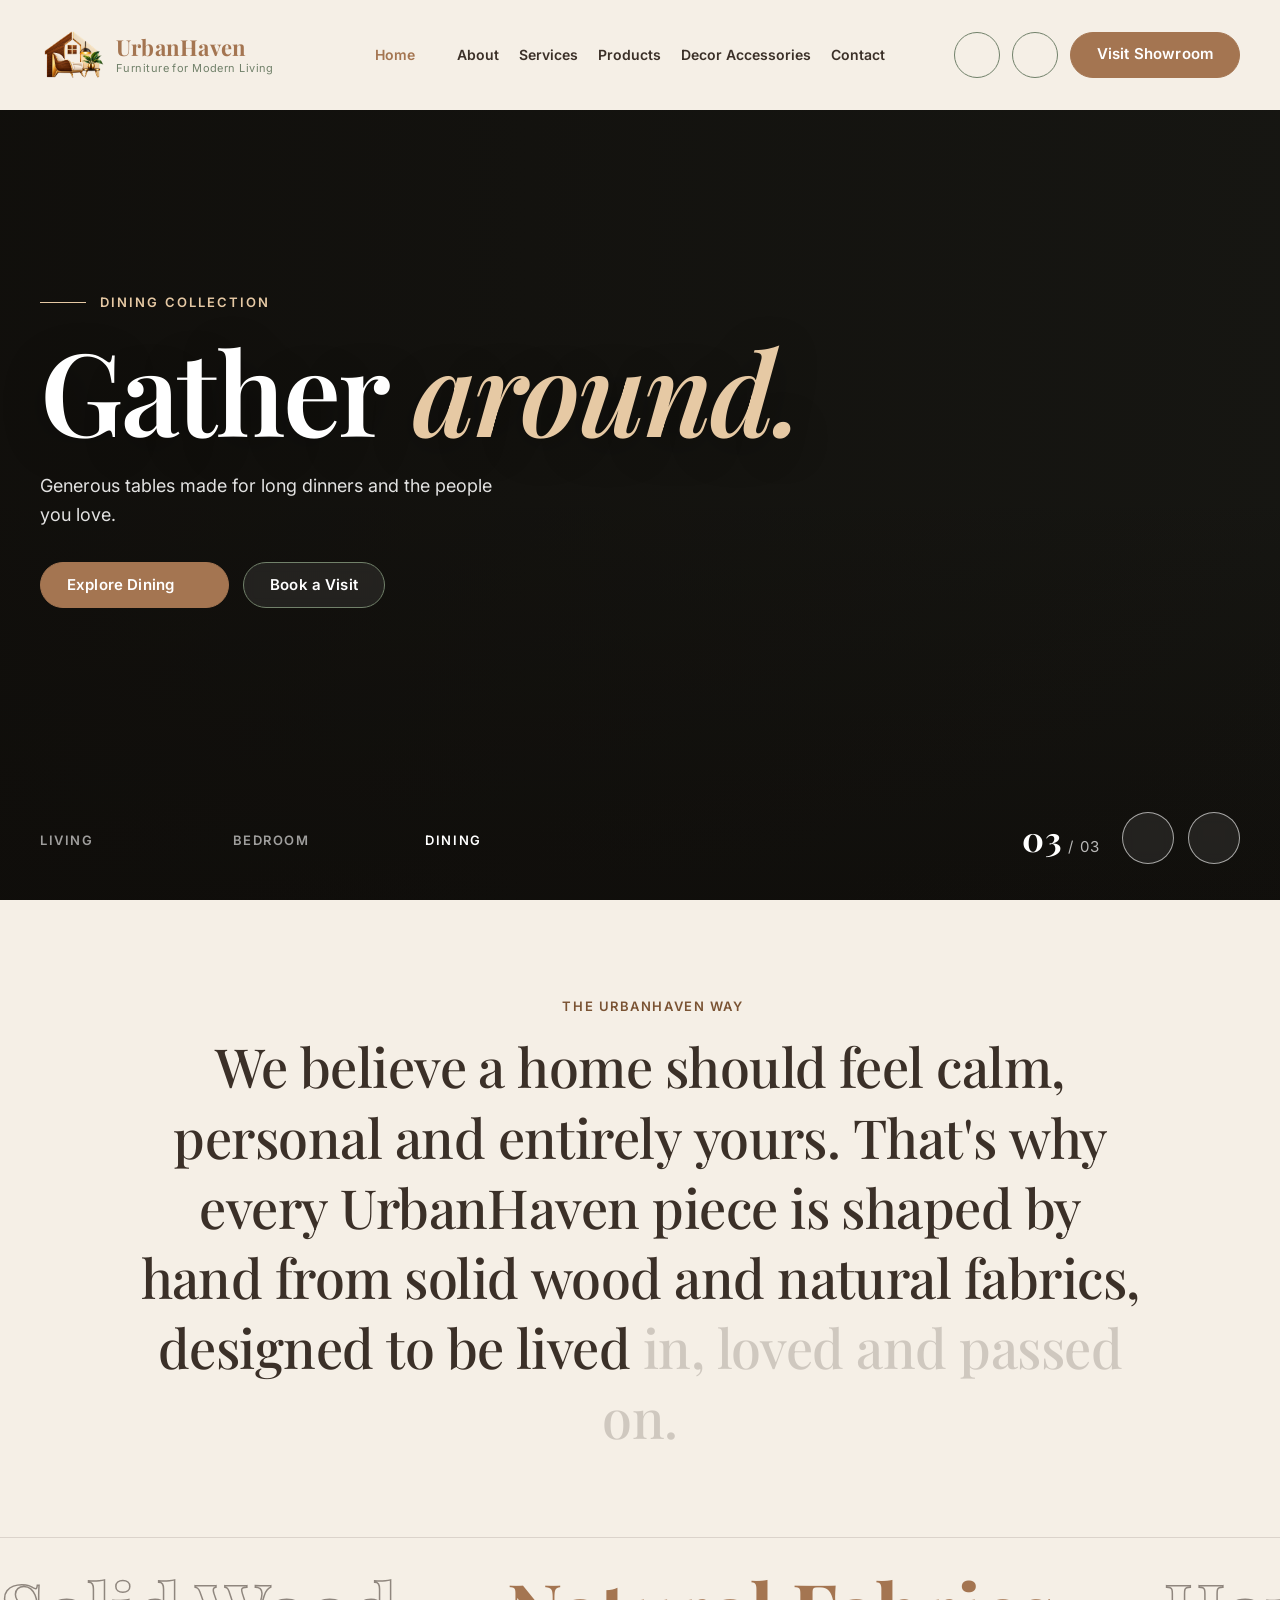
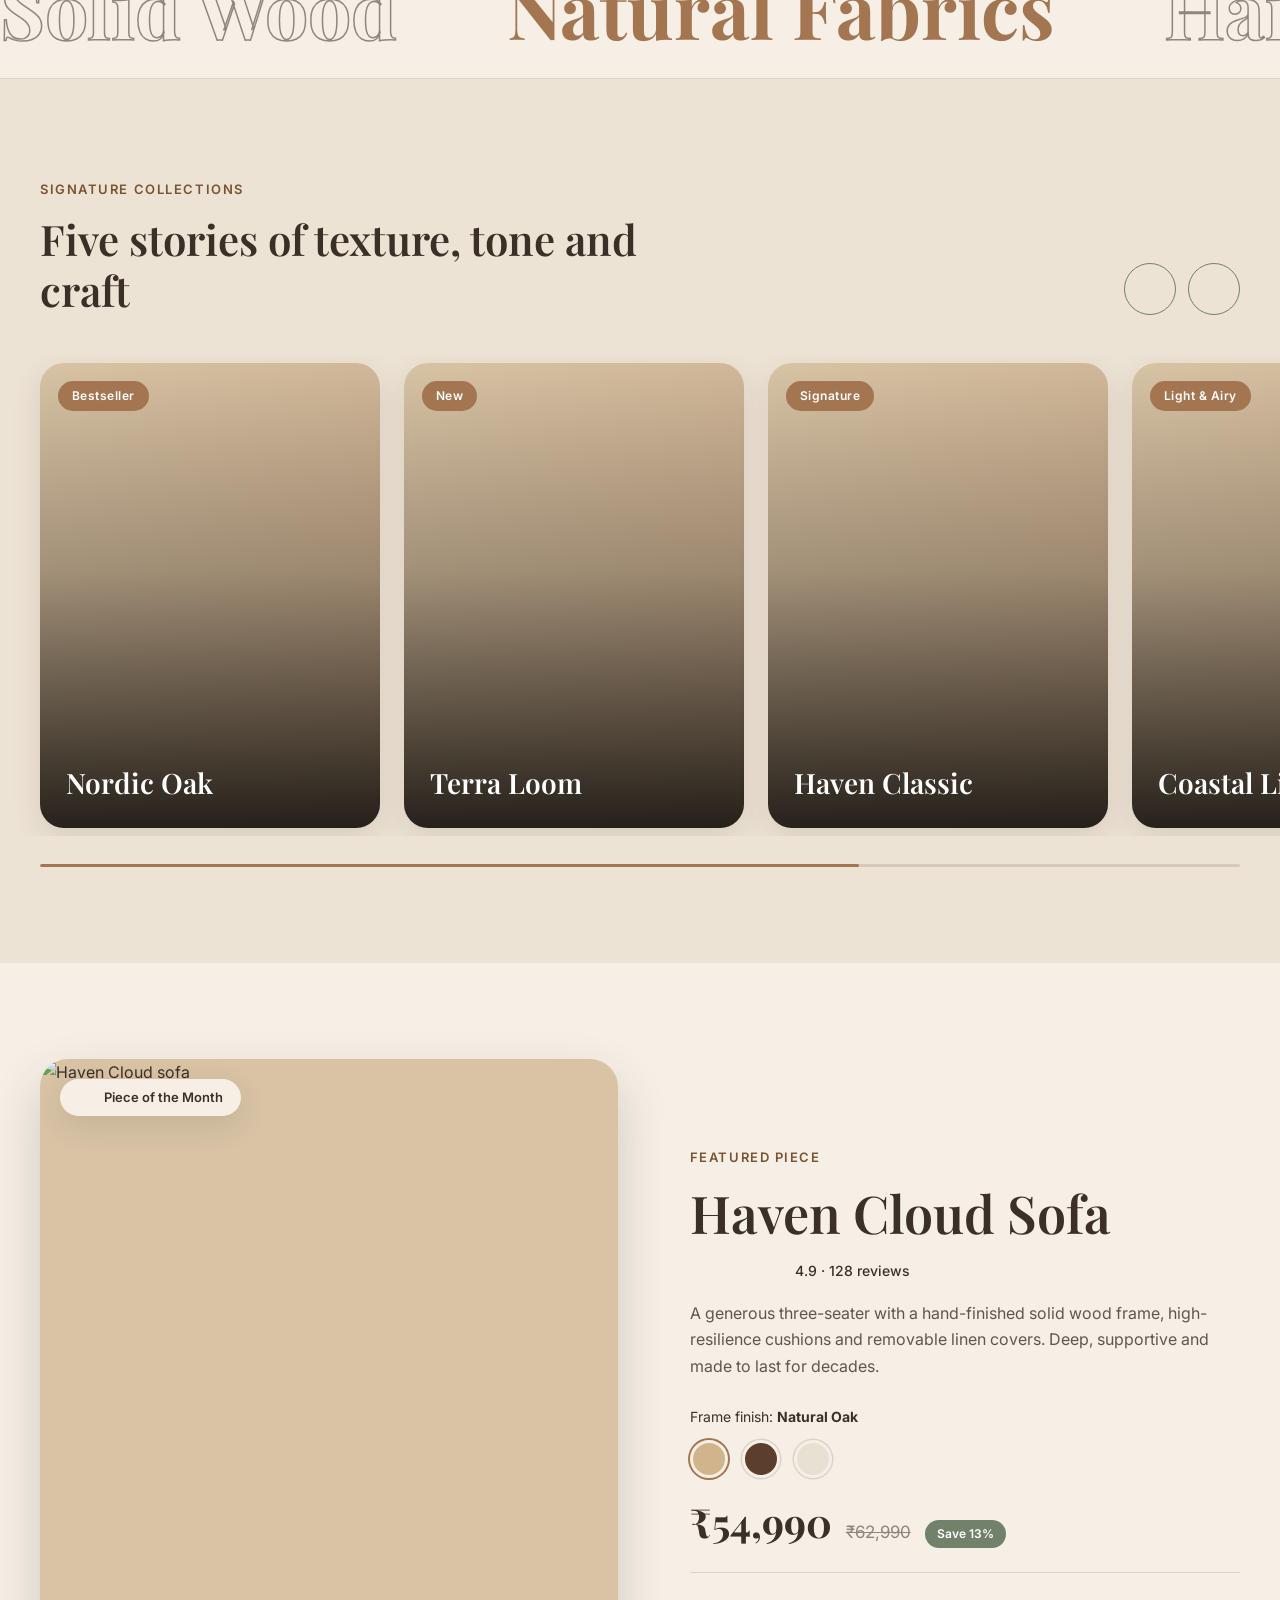
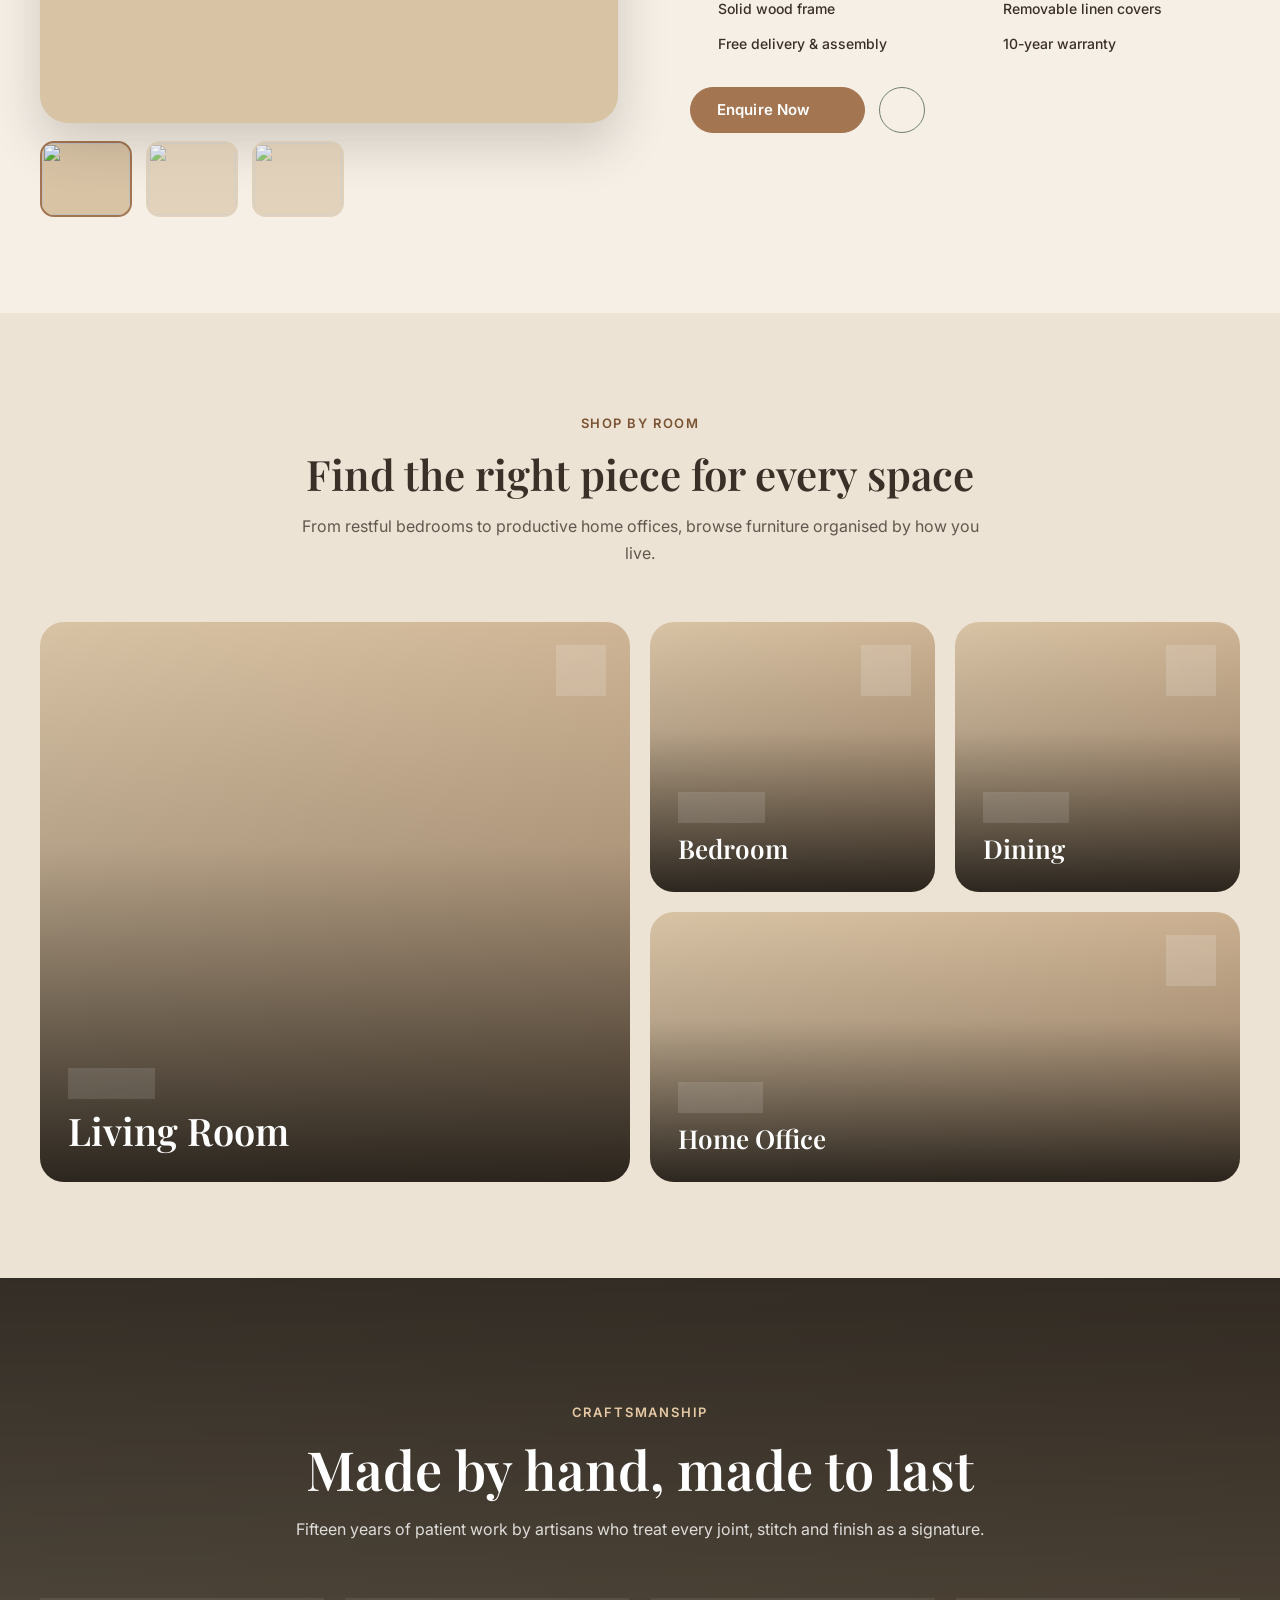
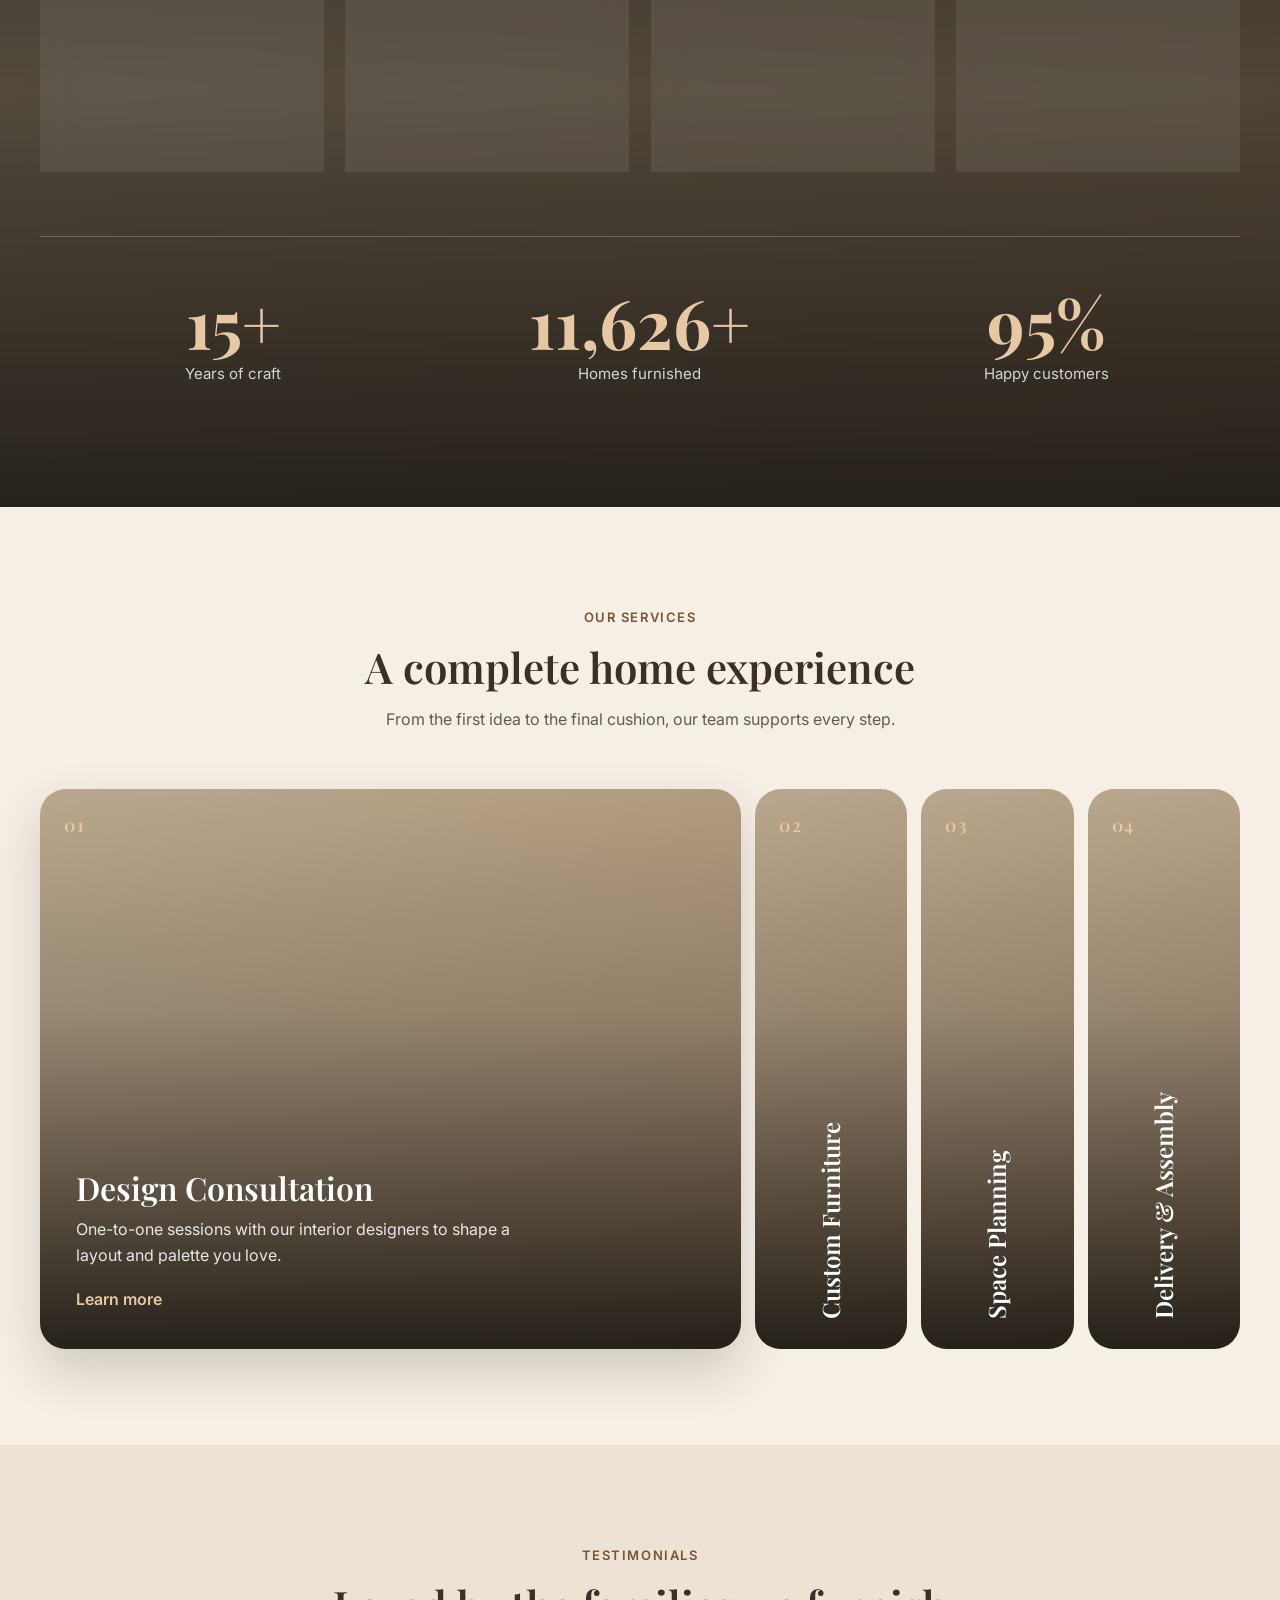
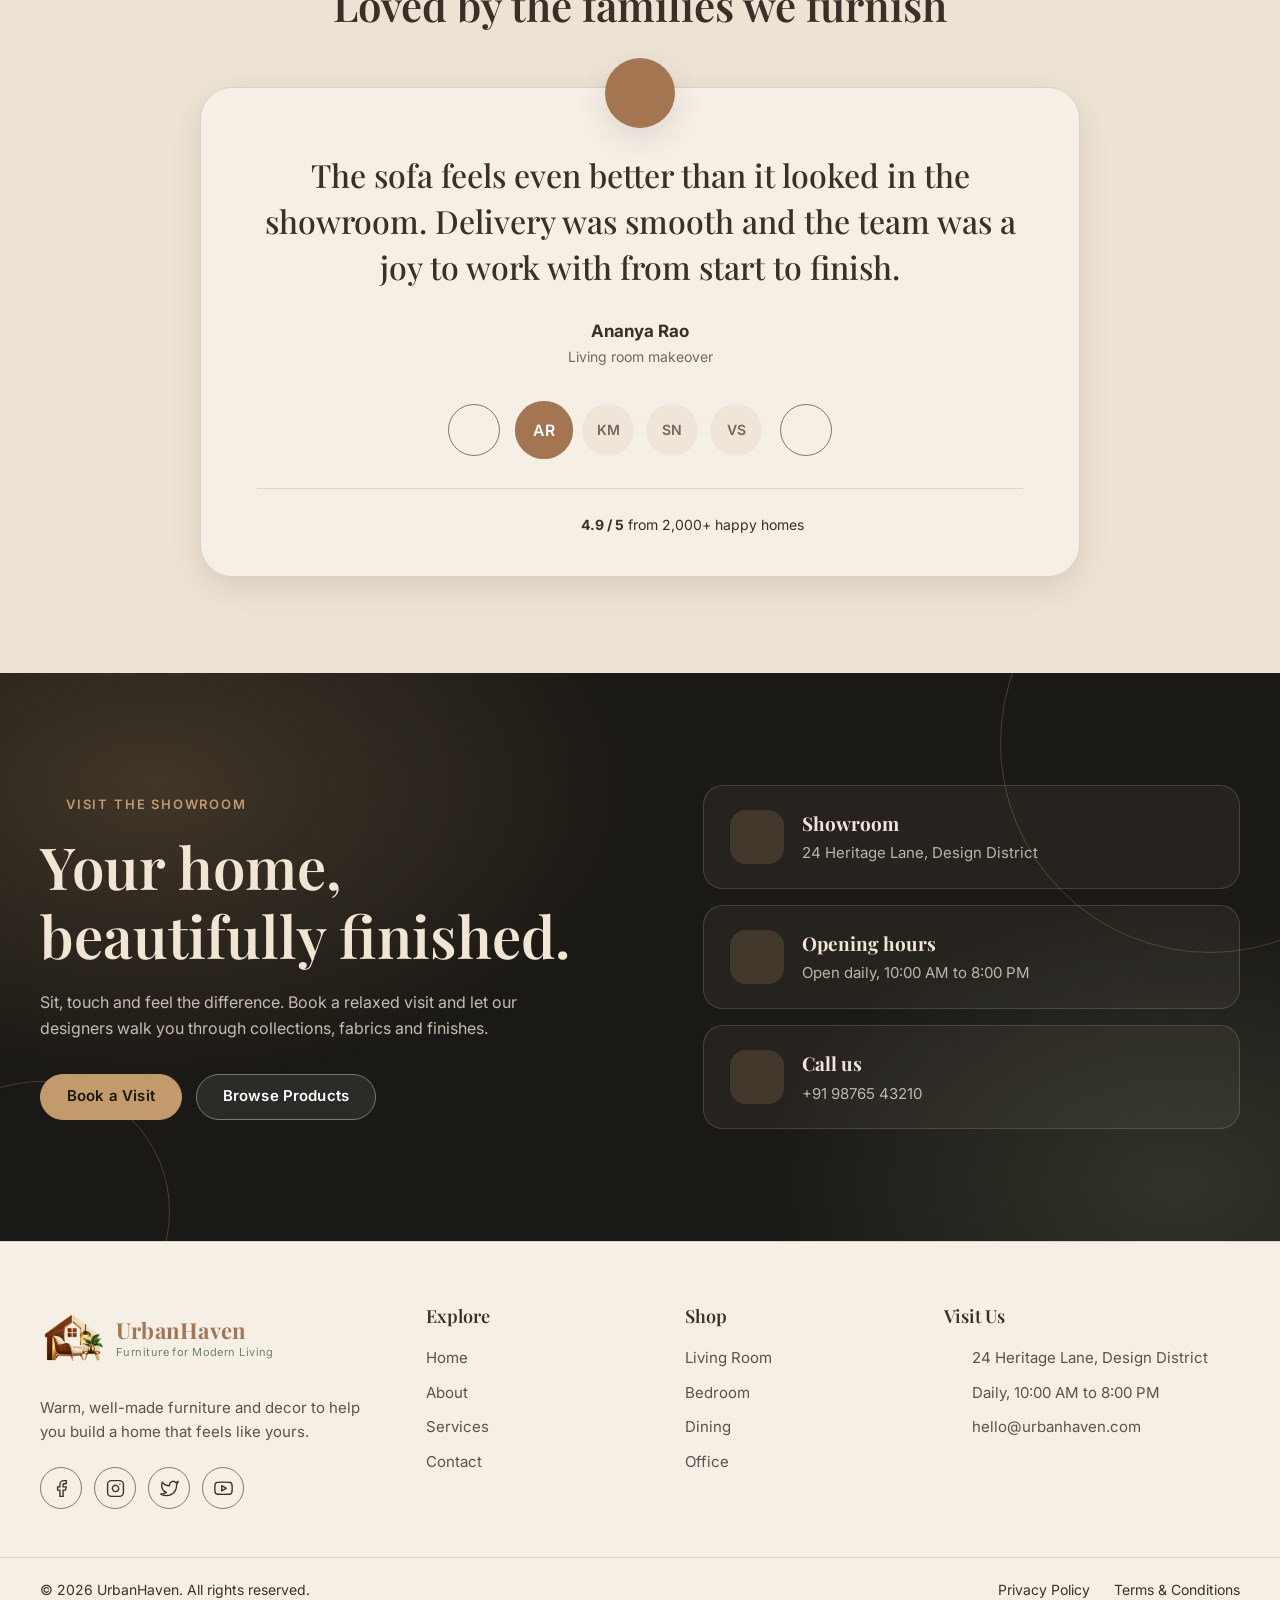
==== home2-premium.html @ c06b4f98 "all pages" ====
<!DOCTYPE html>
<html lang="en" dir="ltr" data-theme="light">
<head>
  <meta charset="UTF-8" />
  <meta name="viewport" content="width=device-width, initial-scale=1.0" />
  <title>UrbanHaven | Premium Furniture for Modern Living</title>
  <meta name="description" content="UrbanHaven premium furniture showroom: handcrafted sofas, beds, dining sets and decor in solid wood and natural fabrics." />
  <link rel="icon" type="image/png" href="images/logo.png" />

  <link rel="preconnect" href="https://fonts.googleapis.com" />
  <link rel="preconnect" href="https://fonts.gstatic.com" crossorigin />
  <link href="https://fonts.googleapis.com/css2?family=Inter:wght@400;500;600&family=Playfair+Display:wght@500;600;700&display=swap" rel="stylesheet" />
  <link rel="stylesheet" href="home2-premium.css" />
</head>
<body>

  <!-- ============ HEADER ============ -->
  <header class="site-header" id="siteHeader">
    <div class="container header-inner">

      <a class="brand" href="index.html" aria-label="UrbanHaven home">
        <img class="brand-mark brand-logo" src="images/logo.png" alt="" aria-hidden="true" />
        <span class="brand-text">
          <span class="brand-name">UrbanHaven</span>
          <span class="brand-tag">Furniture for Modern Living</span>
        </span>
      </a>

      <nav class="main-nav" id="mainNav" aria-label="Main navigation">
        <ul>
          <li class="nav-dropdown">
            <details>
              <summary class="nav-dropdown-toggle">Home <i data-lucide="chevron-down" class="icon-sm" aria-hidden="true"></i></summary>
              <div class="nav-dropdown-menu">
                <a href="index.html">Home</a>
                <a href="home2-premium.html">Home 2 Premium</a>
              </div>
            </details>
          </li>
          <li><a href="about.html">About</a></li>
          <li><a href="services.html">Services</a></li>
          <li><a href="products.html">Products</a></li>
          <li><a href="decor.html">Decor Accessories</a></li>
          <li><a href="contact.html">Contact</a></li>
          <li class="mobile-cta"><a href="visit-showroom.html" class="btn btn-primary">Visit Showroom</a></li>
        </ul>
      </nav>

      <div class="header-actions">
        <button class="icon-btn" id="themeToggle" type="button" aria-label="Toggle dark mode">
          <i data-lucide="moon" class="icon icon-moon"></i>
          <i data-lucide="sun" class="icon icon-sun"></i>
        </button>
        <button class="icon-btn" id="rtlToggle" type="button" aria-label="Toggle right-to-left layout">
          <i data-lucide="arrow-left-right" class="icon"></i>
        </button>
        <a href="visit-showroom.html" class="btn btn-primary header-cta">Visit Showroom</a>
        <button class="icon-btn menu-toggle" id="menuToggle" type="button" aria-label="Open menu" aria-expanded="false" aria-controls="mainNav">
          <i data-lucide="menu" class="icon icon-menu"></i>
          <i data-lucide="x" class="icon icon-close"></i>
        </button>
      </div>

    </div>
  </header>

  <main>

    <!-- ============ 1. HERO (cinematic slider) ============ -->
    <section class="h2-hero" id="top" aria-roledescription="carousel" aria-label="Featured rooms">
      <h1 class="sr-only">UrbanHaven: premium furniture for modern living</h1>

      <div class="h2-slides" id="h2Slides">
        <div class="h2-slide is-active" role="group" aria-roledescription="slide" aria-label="1 of 3">
          <div class="h2-media"><img src="https://images.unsplash.com/photo-1555041469-a586c61ea9bc?auto=format&fit=crop&w=2000&q=80" alt="Warm living room with a cream sofa" /></div>
          <div class="h2-cap">
            <span class="h2-kicker">Living Room Collection</span>
            <p class="h2-title">Living, <em>redefined.</em></p>
            <p class="h2-text">Deep, sculpted sofas and calm oak tables for the heart of your home.</p>
            <div class="btn-row">
              <a href="products.html#living" class="btn btn-primary">Explore Living <i data-lucide="arrow-right" class="icon-sm flip"></i></a>
              <a href="contact.html" class="btn btn-light">Book a Visit</a>
            </div>
          </div>
        </div>

        <div class="h2-slide" role="group" aria-roledescription="slide" aria-label="2 of 3">
          <div class="h2-media"><img src="https://images.unsplash.com/photo-1505693416388-ac5ce068fe85?auto=format&fit=crop&w=2000&q=80" alt="Serene bedroom with a solid wood bed" /></div>
          <div class="h2-cap">
            <span class="h2-kicker">Bedroom Collection</span>
            <p class="h2-title">Rest, <em>beautifully.</em></p>
            <p class="h2-text">Solid-wood beds and soft textures that turn the bedroom into a retreat.</p>
            <div class="btn-row">
              <a href="products.html#bedroom" class="btn btn-primary">Explore Bedroom <i data-lucide="arrow-right" class="icon-sm flip"></i></a>
              <a href="contact.html" class="btn btn-light">Book a Visit</a>
            </div>
          </div>
        </div>

        <div class="h2-slide" role="group" aria-roledescription="slide" aria-label="3 of 3">
          <div class="h2-media"><img src="https://images.unsplash.com/photo-1617806118233-18e1de247200?auto=format&fit=crop&w=2000&q=80" alt="Elegant dining room with a wooden table" /></div>
          <div class="h2-cap">
            <span class="h2-kicker">Dining Collection</span>
            <p class="h2-title">Gather <em>around.</em></p>
            <p class="h2-text">Generous tables made for long dinners and the people you love.</p>
            <div class="btn-row">
              <a href="products.html#dining" class="btn btn-primary">Explore Dining <i data-lucide="arrow-right" class="icon-sm flip"></i></a>
              <a href="contact.html" class="btn btn-light">Book a Visit</a>
            </div>
          </div>
        </div>
      </div>

      <div class="container h2-controls">
        <div class="h2-progs" role="tablist" aria-label="Choose slide">
          <button class="h2-prog is-active" type="button" role="tab" aria-selected="true" data-i="0"><span>Living</span><i><b></b></i></button>
          <button class="h2-prog" type="button" role="tab" aria-selected="false" data-i="1"><span>Bedroom</span><i><b></b></i></button>
          <button class="h2-prog" type="button" role="tab" aria-selected="false" data-i="2"><span>Dining</span><i><b></b></i></button>
        </div>

        <div class="h2-nav">
          <span class="h2-count"><strong id="h2Cur">01</strong> / 03</span>
          <button class="h2-arrow" type="button" id="h2Prev" aria-label="Previous slide"><i data-lucide="arrow-left" class="icon flip"></i></button>
          <button class="h2-arrow" type="button" id="h2Next" aria-label="Next slide"><i data-lucide="arrow-right" class="icon flip"></i></button>
        </div>
      </div>
    </section>

    <!-- ============ 2. BRAND STATEMENT ============ -->
    <section class="section h2-story" id="story">
      <div class="container h2-story-inner">
        <span class="eyebrow reveal"><i data-lucide="sparkles" class="icon-sm"></i> The UrbanHaven Way</span>
        <p class="h2-words" id="h2Words">
          We believe a home should feel calm, personal and entirely yours. That's why every UrbanHaven piece is shaped by hand from solid wood and natural fabrics, designed to be lived in, loved and passed on.
        </p>
      </div>

      <div class="h2-marquee" dir="ltr" aria-hidden="true">
        <div class="h2-marquee-track">
          <span>Solid Wood</span><i data-lucide="asterisk" class="icon"></i>
          <span class="is-fill">Natural Fabrics</span><i data-lucide="asterisk" class="icon"></i>
          <span>Handcrafted</span><i data-lucide="asterisk" class="icon"></i>
          <span class="is-fill">10-Year Warranty</span><i data-lucide="asterisk" class="icon"></i>
          <span>Made to Measure</span><i data-lucide="asterisk" class="icon"></i>
          <span class="is-fill">Free Delivery</span><i data-lucide="asterisk" class="icon"></i>
          <span>Solid Wood</span><i data-lucide="asterisk" class="icon"></i>
          <span class="is-fill">Natural Fabrics</span><i data-lucide="asterisk" class="icon"></i>
          <span>Handcrafted</span><i data-lucide="asterisk" class="icon"></i>
          <span class="is-fill">10-Year Warranty</span><i data-lucide="asterisk" class="icon"></i>
          <span>Made to Measure</span><i data-lucide="asterisk" class="icon"></i>
          <span class="is-fill">Free Delivery</span><i data-lucide="asterisk" class="icon"></i>
        </div>
      </div>
    </section>

    <!-- ============ 3. SIGNATURE COLLECTIONS (rail) ============ -->
    <section class="section section-alt h2-collections" id="collections">
      <div class="container h2-rail-head reveal">
        <div>
          <span class="eyebrow">Signature Collections</span>
          <h2>Five stories of texture, tone and craft</h2>
        </div>
        <div class="h2-rail-nav">
          <button class="h2-arrow h2-arrow-dark" type="button" id="railPrev" aria-label="Scroll collections back"><i data-lucide="arrow-left" class="icon flip"></i></button>
          <button class="h2-arrow h2-arrow-dark" type="button" id="railNext" aria-label="Scroll collections forward"><i data-lucide="arrow-right" class="icon flip"></i></button>
        </div>
      </div>

      <div class="h2-rail" id="h2Rail" tabindex="0" aria-label="Collections, scroll horizontally">
        <article class="h2-coll">
          <img src="https://images.unsplash.com/photo-1493663284031-b7e3aefcae8e?auto=format&fit=crop&w=900&q=80" alt="Nordic Oak collection" loading="lazy" draggable="false" />
          <span class="h2-coll-tag">Bestseller</span>
          <div class="h2-coll-info">
            <h3>Nordic Oak</h3>
            <div class="h2-coll-more"><div>
              <p>Light oak frames, soft lines and breathable linen for bright, airy spaces.</p>
              <a href="products.html" class="h2-link">Explore <i data-lucide="arrow-right" class="icon-sm flip"></i></a>
            </div></div>
          </div>
        </article>

        <article class="h2-coll">
          <img src="https://images.unsplash.com/photo-1616486338812-3dadae4b4ace?auto=format&fit=crop&w=900&q=80" alt="Terra Loom collection" loading="lazy" draggable="false" />
          <span class="h2-coll-tag">New</span>
          <div class="h2-coll-info">
            <h3>Terra Loom</h3>
            <div class="h2-coll-more"><div>
              <p>Textured weaves and clay tones that bring a grounded, earthy warmth indoors.</p>
              <a href="products.html" class="h2-link">Explore <i data-lucide="arrow-right" class="icon-sm flip"></i></a>
            </div></div>
          </div>
        </article>

        <article class="h2-coll">
          <img src="https://images.unsplash.com/photo-1618220179428-22790b461013?auto=format&fit=crop&w=900&q=80" alt="Haven Classic collection" loading="lazy" draggable="false" />
          <span class="h2-coll-tag">Signature</span>
          <div class="h2-coll-info">
            <h3>Haven Classic</h3>
            <div class="h2-coll-more"><div>
              <p>Rich walnut and supple leather pieces with a timeless, tailored character.</p>
              <a href="products.html" class="h2-link">Explore <i data-lucide="arrow-right" class="icon-sm flip"></i></a>
            </div></div>
          </div>
        </article>

        <article class="h2-coll">
          <img src="https://images.unsplash.com/photo-1513694203232-719a280e022f?auto=format&fit=crop&w=900&q=80" alt="Coastal Linen collection" loading="lazy" draggable="false" />
          <span class="h2-coll-tag">Light &amp; Airy</span>
          <div class="h2-coll-info">
            <h3>Coastal Linen</h3>
            <div class="h2-coll-more"><div>
              <p>Sun-washed neutrals and relaxed silhouettes inspired by slow seaside mornings.</p>
              <a href="products.html" class="h2-link">Explore <i data-lucide="arrow-right" class="icon-sm flip"></i></a>
            </div></div>
          </div>
        </article>

        <article class="h2-coll">
          <img src="https://images.unsplash.com/photo-1600585154340-be6161a56a0c?auto=format&fit=crop&w=900&q=80" alt="Urban Loft collection" loading="lazy" draggable="false" />
          <span class="h2-coll-tag">Modern</span>
          <div class="h2-coll-info">
            <h3>Urban Loft</h3>
            <div class="h2-coll-more"><div>
              <p>Clean geometry, dark woods and tactile metal details for confident modern homes.</p>
              <a href="products.html" class="h2-link">Explore <i data-lucide="arrow-right" class="icon-sm flip"></i></a>
            </div></div>
          </div>
        </article>
      </div>

      <div class="container">
        <div class="h2-rail-bar" aria-hidden="true"><span id="h2RailFill"></span></div>
      </div>
    </section>

    <!-- ============ 4. PIECE OF THE MONTH ============ -->
    <section class="section" id="spotlight">
      <div class="container h2-spot">

        <div class="h2-gallery reveal">
          <div class="h2-gallery-main">
            <img id="h2Main" src="https://images.unsplash.com/photo-1555041469-a586c61ea9bc?auto=format&fit=crop&w=1100&q=80" alt="Haven Cloud sofa" />
            <span class="h2-badge"><i data-lucide="award" class="icon-sm"></i> Piece of the Month</span>
          </div>
          <div class="h2-thumbs" role="group" aria-label="Product views">
            <button type="button" class="h2-thumb is-active" data-src="https://images.unsplash.com/photo-1555041469-a586c61ea9bc?auto=format&fit=crop&w=1100&q=80" aria-label="View 1"><img src="https://images.unsplash.com/photo-1555041469-a586c61ea9bc?auto=format&fit=crop&w=300&q=70" alt="" /></button>
            <button type="button" class="h2-thumb" data-src="https://images.unsplash.com/photo-1586023492125-27b2c045efd7?auto=format&fit=crop&w=1100&q=80" aria-label="View 2"><img src="https://images.unsplash.com/photo-1586023492125-27b2c045efd7?auto=format&fit=crop&w=300&q=70" alt="" /></button>
            <button type="button" class="h2-thumb" data-src="https://images.unsplash.com/photo-1616486338812-3dadae4b4ace?auto=format&fit=crop&w=1100&q=80" aria-label="View 3"><img src="https://images.unsplash.com/photo-1616486338812-3dadae4b4ace?auto=format&fit=crop&w=300&q=70" alt="" /></button>
          </div>
        </div>

        <div class="h2-spot-copy">
          <span class="eyebrow reveal">Featured Piece</span>
          <h2 class="reveal" style="--d:.08s">Haven Cloud Sofa</h2>
          <div class="h2-rating reveal" style="--d:.14s">
            <span class="h2-stars" aria-hidden="true"><i data-lucide="star" class="icon-sm"></i><i data-lucide="star" class="icon-sm"></i><i data-lucide="star" class="icon-sm"></i><i data-lucide="star" class="icon-sm"></i><i data-lucide="star" class="icon-sm"></i></span>
            <span>4.9 · 128 reviews</span>
          </div>
          <p class="h2-spot-text reveal" style="--d:.2s">
            A generous three-seater with a hand-finished solid wood frame, high-resilience cushions and
            removable linen covers. Deep, supportive and made to last for decades.
          </p>

          <div class="h2-opt reveal" style="--d:.26s">
            <span class="h2-opt-label">Frame finish: <strong id="h2FinishName">Natural Oak</strong></span>
            <div class="h2-swatches" role="radiogroup" aria-label="Frame finish">
              <button type="button" class="h2-sw is-active" role="radio" aria-checked="true" style="--c:#D2B48C" data-name="Natural Oak" data-price="₹54,990" aria-label="Natural Oak"></button>
              <button type="button" class="h2-sw" role="radio" aria-checked="false" style="--c:#5B3E2B" data-name="Smoked Walnut" data-price="₹58,990" aria-label="Smoked Walnut"></button>
              <button type="button" class="h2-sw" role="radio" aria-checked="false" style="--c:#E8E0D2" data-name="Pale Ash" data-price="₹56,490" aria-label="Pale Ash"></button>
            </div>
          </div>

          <div class="h2-price reveal" style="--d:.3s">
            <strong id="h2Price">₹54,990</strong>
            <s>₹62,990</s>
            <span class="h2-save">Save 13%</span>
          </div>

          <ul class="h2-feats reveal" style="--d:.34s">
            <li><i data-lucide="trees" class="icon-sm"></i> Solid wood frame</li>
            <li><i data-lucide="shirt" class="icon-sm"></i> Removable linen covers</li>
            <li><i data-lucide="truck" class="icon-sm"></i> Free delivery &amp; assembly</li>
            <li><i data-lucide="shield-check" class="icon-sm"></i> 10-year warranty</li>
          </ul>

          <div class="h2-spot-actions reveal" style="--d:.4s">
            <a href="contact.html" class="btn btn-primary">Enquire Now <i data-lucide="arrow-right" class="icon-sm flip"></i></a>
            <button type="button" class="h2-wish" id="h2Wish" aria-pressed="false" aria-label="Add to wishlist"><i data-lucide="heart" class="icon"></i></button>
          </div>
        </div>
      </div>
    </section>

    <!-- ============ 5. SHOP BY ROOM (bento) ============ -->
    <section class="section section-alt" id="rooms">
      <div class="container">
        <div class="section-head reveal">
          <span class="eyebrow">Shop by Room</span>
          <h2>Find the right piece for every space</h2>
          <p>From restful bedrooms to productive home offices, browse furniture organised by how you live.</p>
        </div>

        <div class="h2-bento">
          <a href="products.html#living" class="h2-tile h2-tile-lg reveal" style="--d:.05s">
            <img src="https://images.unsplash.com/photo-1513694203232-719a280e022f?auto=format&fit=crop&w=1100&q=80" alt="Living room furniture" loading="lazy" />
            <div class="h2-tile-info">
              <span class="h2-chip">48 pieces</span>
              <h3>Living Room</h3>
              <p>Sofas, armchairs, tables and storage for slow evenings.</p>
              <span class="h2-go"><i data-lucide="arrow-up-right" class="icon"></i></span>
            </div>
          </a>
          <a href="products.html#bedroom" class="h2-tile reveal" style="--d:.15s">
            <img src="https://images.unsplash.com/photo-1505693416388-ac5ce068fe85?auto=format&fit=crop&w=800&q=80" alt="Bedroom furniture" loading="lazy" />
            <div class="h2-tile-info">
              <span class="h2-chip">36 pieces</span>
              <h3>Bedroom</h3>
              <span class="h2-go"><i data-lucide="arrow-up-right" class="icon"></i></span>
            </div>
          </a>
          <a href="products.html#dining" class="h2-tile reveal" style="--d:.25s">
            <img src="https://images.unsplash.com/photo-1617806118233-18e1de247200?auto=format&fit=crop&w=800&q=80" alt="Dining room furniture" loading="lazy" />
            <div class="h2-tile-info">
              <span class="h2-chip">29 pieces</span>
              <h3>Dining</h3>
              <span class="h2-go"><i data-lucide="arrow-up-right" class="icon"></i></span>
            </div>
          </a>
          <a href="products.html#office" class="h2-tile h2-tile-wide reveal" style="--d:.35s">
            <img src="https://images.unsplash.com/photo-1524758631624-e2822e304c36?auto=format&fit=crop&w=1100&q=80" alt="Home office furniture" loading="lazy" />
            <div class="h2-tile-info">
              <span class="h2-chip">22 pieces</span>
              <h3>Home Office</h3>
              <p>Desks, chairs and shelving for focused, comfortable work.</p>
              <span class="h2-go"><i data-lucide="arrow-up-right" class="icon"></i></span>
            </div>
          </a>
        </div>
      </div>
    </section>

    <!-- ============ 6. CRAFTSMANSHIP (parallax) ============ -->
    <section class="h2-craft" id="craft">
      <div class="h2-craft-bg" id="h2CraftBg" aria-hidden="true">
        <img src="https://images.unsplash.com/photo-1600585154340-be6161a56a0c?auto=format&fit=crop&w=2000&q=80" alt="" loading="lazy" />
      </div>
      <div class="h2-craft-shade" aria-hidden="true"></div>

      <div class="container h2-craft-inner">
        <div class="h2-craft-head reveal">
          <span class="h2-craft-eyebrow">Craftsmanship</span>
          <h2>Made by hand, made to last</h2>
          <p>Fifteen years of patient work by artisans who treat every joint, stitch and finish as a signature.</p>
        </div>

        <div class="h2-craft-cards">
          <article class="h2-glass reveal" style="--d:.05s">
            <i data-lucide="trees" class="icon"></i>
            <h3>Solid Wood</h3>
            <p>Responsibly sourced timber, seasoned and shaped for strength.</p>
          </article>
          <article class="h2-glass reveal" style="--d:.15s">
            <i data-lucide="hand" class="icon"></i>
            <h3>Hand Finished</h3>
            <p>Every surface sanded and finished by hand for a natural feel.</p>
          </article>
          <article class="h2-glass reveal" style="--d:.25s">
            <i data-lucide="shirt" class="icon"></i>
            <h3>Natural Fabrics</h3>
            <p>Breathable linen and wool that age gracefully with use.</p>
          </article>
          <article class="h2-glass reveal" style="--d:.35s">
            <i data-lucide="badge-check" class="icon"></i>
            <h3>Quality Tested</h3>
            <p>Stress-tested for decades of everyday family living.</p>
          </article>
        </div>

        <div class="h2-craft-stats">
          <div class="h2-stat reveal" style="--d:.05s"><strong><span data-count="15">0</span>+</strong><span>Years of craft</span></div>
          <div class="h2-stat reveal" style="--d:.15s"><strong><span data-count="12000">0</span>+</strong><span>Homes furnished</span></div>
          <div class="h2-stat reveal" style="--d:.25s"><strong><span data-count="98">0</span>%</strong><span>Happy customers</span></div>
        </div>
      </div>
    </section>

    <!-- ============ 7. SERVICES (image accordion) ============ -->
    <section class="section" id="services">
      <div class="container">
        <div class="section-head reveal">
          <span class="eyebrow">Our Services</span>
          <h2>A complete home experience</h2>
          <p>From the first idea to the final cushion, our team supports every step.</p>
        </div>

        <div class="h2-panels reveal" id="h2Panels">
          <article class="h2-panel is-active" tabindex="0" aria-label="Design Consultation">
            <img src="https://images.unsplash.com/photo-1616486338812-3dadae4b4ace?auto=format&fit=crop&w=1000&q=80" alt="" loading="lazy" />
            <span class="h2-panel-no">01</span>
            <span class="h2-panel-label">Design Consultation</span>
            <div class="h2-panel-body">
              <i data-lucide="compass" class="icon"></i>
              <h3>Design Consultation</h3>
              <p>One-to-one sessions with our interior designers to shape a layout and palette you love.</p>
              <a href="services.html" class="h2-link">Learn more <i data-lucide="arrow-right" class="icon-sm flip"></i></a>
            </div>
          </article>

          <article class="h2-panel" tabindex="0" aria-label="Custom Furniture">
            <img src="https://images.unsplash.com/photo-1586023492125-27b2c045efd7?auto=format&fit=crop&w=1000&q=80" alt="" loading="lazy" />
            <span class="h2-panel-no">02</span>
            <span class="h2-panel-label">Custom Furniture</span>
            <div class="h2-panel-body">
              <i data-lucide="ruler" class="icon"></i>
              <h3>Custom Furniture</h3>
              <p>Made-to-measure sofas, wardrobes and tables in your choice of finish and fabric.</p>
              <a href="services.html" class="h2-link">Learn more <i data-lucide="arrow-right" class="icon-sm flip"></i></a>
            </div>
          </article>

          <article class="h2-panel" tabindex="0" aria-label="Space Planning">
            <img src="https://images.unsplash.com/photo-1513694203232-719a280e022f?auto=format&fit=crop&w=1000&q=80" alt="" loading="lazy" />
            <span class="h2-panel-no">03</span>
            <span class="h2-panel-label">Space Planning</span>
            <div class="h2-panel-body">
              <i data-lucide="layout-dashboard" class="icon"></i>
              <h3>Space Planning</h3>
              <p>Smart floor plans that balance flow, storage and comfort in homes of any size.</p>
              <a href="services.html" class="h2-link">Learn more <i data-lucide="arrow-right" class="icon-sm flip"></i></a>
            </div>
          </article>

          <article class="h2-panel" tabindex="0" aria-label="Delivery and Assembly">
            <img src="https://images.unsplash.com/photo-1600210492486-724fe5c67fb0?auto=format&fit=crop&w=1000&q=80" alt="" loading="lazy" />
            <span class="h2-panel-no">04</span>
            <span class="h2-panel-label">Delivery &amp; Assembly</span>
            <div class="h2-panel-body">
              <i data-lucide="truck" class="icon"></i>
              <h3>Delivery &amp; Assembly</h3>
              <p>Careful white-glove delivery with expert assembly and packaging taken away.</p>
              <a href="services.html" class="h2-link">Learn more <i data-lucide="arrow-right" class="icon-sm flip"></i></a>
            </div>
          </article>
        </div>
      </div>
    </section>

    <!-- ============ 8. TESTIMONIALS ============ -->
    <section class="section section-alt" id="reviews">
      <div class="container">
        <div class="section-head reveal">
          <span class="eyebrow">Testimonials</span>
          <h2>Loved by the families we furnish</h2>
        </div>

        <div class="h2-reviews reveal" id="h2Reviews">
          <i data-lucide="quote" class="icon h2-quote-mark" aria-hidden="true"></i>

          <div class="h2-quotes" aria-live="polite">
            <figure class="h2-quote is-active">
              <blockquote>The sofa feels even better than it looked in the showroom. Delivery was smooth and the team was a joy to work with from start to finish.</blockquote>
              <figcaption><strong>Ananya Rao</strong><span>Living room makeover</span></figcaption>
            </figure>
            <figure class="h2-quote">
              <blockquote>Their designer helped us plan the whole flat on a budget. Every piece fits perfectly and the quality is genuinely outstanding.</blockquote>
              <figcaption><strong>Karthik Menon</strong><span>Full-home furnishing</span></figcaption>
            </figure>
            <figure class="h2-quote">
              <blockquote>Our new dining set is the heart of the house now. Beautiful craftsmanship and really helpful after-sales care.</blockquote>
              <figcaption><strong>Sara Nair</strong><span>Dining room</span></figcaption>
            </figure>
            <figure class="h2-quote">
              <blockquote>The custom desk was built exactly to our measurements. Working from home has never felt this comfortable and calm.</blockquote>
              <figcaption><strong>Vikram Shetty</strong><span>Home office</span></figcaption>
            </figure>
          </div>

          <div class="h2-reviews-nav">
            <button class="h2-arrow h2-arrow-dark" type="button" id="revPrev" aria-label="Previous testimonial"><i data-lucide="arrow-left" class="icon flip"></i></button>
            <div class="h2-avatars" role="tablist" aria-label="Choose testimonial">
              <button type="button" class="h2-avatar is-active" role="tab" aria-selected="true" aria-label="Ananya Rao">AR</button>
              <button type="button" class="h2-avatar" role="tab" aria-selected="false" aria-label="Karthik Menon">KM</button>
              <button type="button" class="h2-avatar" role="tab" aria-selected="false" aria-label="Sara Nair">SN</button>
              <button type="button" class="h2-avatar" role="tab" aria-selected="false" aria-label="Vikram Shetty">VS</button>
            </div>
            <button class="h2-arrow h2-arrow-dark" type="button" id="revNext" aria-label="Next testimonial"><i data-lucide="arrow-right" class="icon flip"></i></button>
          </div>

          <div class="h2-reviews-score">
            <span class="h2-stars" aria-hidden="true"><i data-lucide="star" class="icon-sm"></i><i data-lucide="star" class="icon-sm"></i><i data-lucide="star" class="icon-sm"></i><i data-lucide="star" class="icon-sm"></i><i data-lucide="star" class="icon-sm"></i></span>
            <span><strong>4.9 / 5</strong> from 2,000+ happy homes</span>
          </div>
        </div>
      </div>
    </section>

    <!-- ============ 9. VISIT CTA (dark) ============ -->
    <section class="h2-visit" id="visit">
      <span class="h2-visit-glow" aria-hidden="true"></span>
      <span class="h2-visit-orb h2-visit-orb-1" aria-hidden="true"></span>
      <span class="h2-visit-orb h2-visit-orb-2" aria-hidden="true"></span>

      <div class="container h2-visit-grid">
        <div class="h2-visit-copy">
          <span class="h2-visit-eyebrow reveal"><i data-lucide="map-pin" class="icon-sm"></i> Visit the Showroom</span>
          <h2 class="reveal" style="--d:.1s">Your home, beautifully finished.</h2>
          <p class="reveal" style="--d:.2s">Sit, touch and feel the difference. Book a relaxed visit and let our designers walk you through collections, fabrics and finishes.</p>
          <div class="btn-row reveal" style="--d:.3s">
            <a href="contact.html" class="btn btn-primary">Book a Visit</a>
            <a href="products.html" class="btn btn-light">Browse Products</a>
          </div>
        </div>

        <div class="h2-visit-cards">
          <a href="contact.html#map" class="h2-info reveal" style="--d:.1s">
            <span class="h2-info-icon"><i data-lucide="map-pin" class="icon"></i></span>
            <div><strong>Showroom</strong><span>24 Heritage Lane, Design District</span></div>
            <i data-lucide="arrow-up-right" class="icon h2-info-go"></i>
          </a>
          <div class="h2-info reveal" style="--d:.2s">
            <span class="h2-info-icon"><i data-lucide="clock" class="icon"></i></span>
            <div><strong>Opening hours</strong><span>Open daily, 10:00 AM to 8:00 PM</span></div>
          </div>
          <a href="tel:+919876543210" class="h2-info reveal" style="--d:.3s">
            <span class="h2-info-icon"><i data-lucide="phone" class="icon"></i></span>
            <div><strong>Call us</strong><span>+91 98765 43210</span></div>
            <i data-lucide="arrow-up-right" class="icon h2-info-go"></i>
          </a>
        </div>
      </div>
    </section>

  </main>

  <!-- ============ FOOTER ============ -->
  <footer class="site-footer">
    <div class="container footer-grid">
      <div class="footer-brand">
        <a class="brand" href="index.html" aria-label="UrbanHaven home">
          <img class="brand-mark brand-logo" src="images/logo.png" alt="" aria-hidden="true" />
          <span class="brand-text">
            <span class="brand-name">UrbanHaven</span>
            <span class="brand-tag">Furniture for Modern Living</span>
          </span>
        </a>
        <p>Warm, well-made furniture and decor to help you build a home that feels like yours.</p>

        <div class="socials">
          <a href="#" class="social" aria-label="Facebook">
            <svg viewBox="0 0 24 24" fill="none" stroke="currentColor" stroke-width="1.75" stroke-linecap="round" stroke-linejoin="round"><path d="M18 2h-3a5 5 0 0 0-5 5v3H7v4h3v8h4v-8h3l1-4h-4V7a1 1 0 0 1 1-1h3z" /></svg>
          </a>
          <a href="#" class="social" aria-label="Instagram">
            <svg viewBox="0 0 24 24" fill="none" stroke="currentColor" stroke-width="1.75" stroke-linecap="round" stroke-linejoin="round"><rect x="2" y="2" width="20" height="20" rx="5" ry="5" /><path d="M16 11.37A4 4 0 1 1 12.63 8 4 4 0 0 1 16 11.37z" /><line x1="17.5" y1="6.5" x2="17.51" y2="6.5" /></svg>
          </a>
          <a href="#" class="social" aria-label="Twitter">
            <svg viewBox="0 0 24 24" fill="none" stroke="currentColor" stroke-width="1.75" stroke-linecap="round" stroke-linejoin="round"><path d="M23 3a10.9 10.9 0 0 1-3.14 1.53 4.48 4.48 0 0 0-7.86 3v1A10.66 10.66 0 0 1 3 4s-4 9 5 13a11.64 11.64 0 0 1-7 2c9 5 20 0 20-11.5a4.5 4.5 0 0 0-.08-.83A7.72 7.72 0 0 0 23 3z" /></svg>
          </a>
          <a href="#" class="social" aria-label="YouTube">
            <svg viewBox="0 0 24 24" fill="none" stroke="currentColor" stroke-width="1.75" stroke-linecap="round" stroke-linejoin="round"><path d="M22.54 6.42a2.78 2.78 0 0 0-1.94-2C18.88 4 12 4 12 4s-6.88 0-8.6.46a2.78 2.78 0 0 0-1.94 2A29 29 0 0 0 1 11.75a29 29 0 0 0 .46 5.33A2.78 2.78 0 0 0 3.4 19c1.72.46 8.6.46 8.6.46s6.88 0 8.6-.46a2.78 2.78 0 0 0 1.94-2 29 29 0 0 0 .46-5.25 29 29 0 0 0-.46-5.33z" /><polygon points="9.75 15.02 15.5 11.75 9.75 8.48 9.75 15.02" /></svg>
          </a>
        </div>
      </div>

      <div class="footer-col">
        <h4>Explore</h4>
        <ul>
          <li><a href="index.html">Home</a></li>
          <li><a href="about.html">About</a></li>
          <li><a href="services.html">Services</a></li>
          <li><a href="contact.html">Contact</a></li>
        </ul>
      </div>

      <div class="footer-col">
        <h4>Shop</h4>
        <ul>
          <li><a href="products.html#living">Living Room</a></li>
          <li><a href="products.html#bedroom">Bedroom</a></li>
          <li><a href="products.html#dining">Dining</a></li>
          <li><a href="products.html#office">Office</a></li>
        </ul>
      </div>

      <div class="footer-col">
        <h4>Visit Us</h4>
        <ul class="footer-contact">
          <li><i data-lucide="map-pin" class="icon-sm"></i> 24 Heritage Lane, Design District</li>
          <li><i data-lucide="clock" class="icon-sm"></i> Daily, 10:00 AM to 8:00 PM</li>
          <li><i data-lucide="mail" class="icon-sm"></i> hello@urbanhaven.com</li>
        </ul>
      </div>
    </div>

    <div class="footer-bottom">
      <div class="container footer-bottom-inner">
        <p>© <span id="year">2026</span> UrbanHaven. All rights reserved.</p>
        <ul class="legal">
          <li><a href="privacy-policy.html">Privacy Policy</a></li>
          <li><a href="terms-and-conditions.html">Terms &amp; Conditions</a></li>
        </ul>
      </div>
    </div>
  </footer>

  <script src="https://unpkg.com/lucide@latest"></script>
  <script src="home2-premium.js"></script>
</body>
</html>
---- home2-premium.css ----
/* =========================================================
   UrbanHaven | Home 2 Premium page styles (standalone)
   Palette: Earthy Natural (light + dark)
   Two brand colours only: Primary (warm clay) + Secondary (sage)
   ========================================================= */

/* ---------- Design tokens ---------- */
:root {
    --bg: #F5EFE6;
    --surface: #D8C3A5;
    --primary: #A47551;
    --secondary: #71816A;
    --text: #3B3028;
    --text-soft: #71816A;

    --on-primary: #FFFFFF;
    --on-secondary: #FFFFFF;
    --bg-alt: color-mix(in srgb, var(--surface) 28%, var(--bg));
    --border: color-mix(in srgb, var(--text) 14%, transparent);
    --shadow: 0 10px 30px rgba(59, 48, 40, .12);
    --shadow-lg: 0 22px 50px rgba(59, 48, 40, .2);

    --font-body: "Inter", system-ui, -apple-system, "Segoe UI", sans-serif;
    --font-head: "Playfair Display", Georgia, serif;

    --container: 1200px;
    --gutter: 24px;
    --header-h: 110px;
    --nav-gap: 32px;
    --radius: 16px;
    --radius-sm: 10px;
    --control-h: 46px;
    --ease: cubic-bezier(.22, .8, .24, 1);
    --slide-dur: 7s;
}

[data-theme="dark"] {
    --bg: #171713;
    --surface: #292821;
    --primary: #C39A6B;
    --secondary: #9AAA8B;
    --text: #F1E5D4;
    --text-soft: #9AAA8B;

    --on-primary: #171713;
    --on-secondary: #171713;
    --bg-alt: color-mix(in srgb, var(--surface) 55%, var(--bg));
    --border: color-mix(in srgb, var(--text) 16%, transparent);
    --shadow: 0 10px 30px rgba(0, 0, 0, .35);
    --shadow-lg: 0 22px 50px rgba(0, 0, 0, .5);
}

/* ---------- Reset / base ---------- */
*,
*::before,
*::after {
    box-sizing: border-box;
}

html {
    scroll-behavior: smooth;
    scroll-padding-top: calc(var(--header-h) + 8px);
}

body {
    margin: 0;
    font-family: var(--font-body);
    font-size: 16px;
    line-height: 1.65;
    color: var(--text);
    background: var(--bg);
    transition: background-color .4s var(--ease), color .4s var(--ease);
    -webkit-font-smoothing: antialiased;
}

img {
    display: block;
    max-width: 100%;
}

a {
    color: inherit;
    text-decoration: none;
}

ul {
    list-style: none;
    margin: 0;
    padding: 0;
}

h1,
h2,
h3,
h4 {
    font-family: var(--font-head);
    line-height: 1.2;
    margin: 0;
    font-weight: 600;
}

p {
    margin: 0;
}

figure,
blockquote {
    margin: 0;
}

button {
    font: inherit;
    color: inherit;
    cursor: pointer;
}

:focus-visible {
    outline: 2px solid var(--primary);
    outline-offset: 3px;
    border-radius: 6px;
}

.container {
    width: min(100% - (var(--gutter) * 2), var(--container));
    margin-inline: auto;
}

.sr-only {
    position: absolute;
    width: 1px;
    height: 1px;
    overflow: hidden;
    clip: rect(0 0 0 0);
    white-space: nowrap;
}

/* Icons (Lucide) */
.icon {
    width: 22px;
    height: 22px;
    stroke-width: 1.75;
}

.icon-sm {
    width: 18px;
    height: 18px;
    stroke-width: 1.9;
    flex-shrink: 0;
}

[dir="rtl"] .flip {
    transform: scaleX(-1);
}

/* ---------- Buttons ---------- */
.btn {
    display: inline-flex;
    align-items: center;
    justify-content: center;
    gap: 10px;
    height: var(--control-h);
    padding-inline: 26px;
    border-radius: 999px;
    border: 1.5px solid transparent;
    font-weight: 600;
    font-size: 15px;
    letter-spacing: .01em;
    white-space: nowrap;
    transition: background-color .3s var(--ease), color .3s var(--ease),
        border-color .3s var(--ease), transform .3s var(--ease), box-shadow .3s var(--ease);
}

.btn:active {
    transform: translateY(1px) scale(.98);
}

.btn-primary {
    background: var(--primary);
    color: var(--on-primary);
    border-color: var(--primary);
}

.btn-primary:hover {
    background: var(--secondary);
    border-color: var(--secondary);
    color: var(--on-secondary);
    transform: translateY(-2px);
    box-shadow: var(--shadow);
}

/* Light outline button for photography / dark sections */
.btn-light {
    background: rgba(255, 255, 255, .08);
    color: #fff;
    border-color: var(--secondary);
    backdrop-filter: blur(6px);
    -webkit-backdrop-filter: blur(6px);
}

.btn-light:hover {
    background: var(--secondary);
    color: var(--on-secondary);
    border-color: var(--secondary);
    transform: translateY(-2px);
    box-shadow: var(--shadow);
}

.btn-row {
    display: flex;
    flex-wrap: wrap;
    gap: 14px;
}

/* ---------- Header ---------- */
.site-header {
    position: fixed;
    inset-inline: 0;
    top: 0;
    z-index: 100;
    height: var(--header-h);
    background: var(--bg);
    border-bottom: 1px solid transparent;
    transition: background-color .4s var(--ease), border-color .3s, box-shadow .3s;
}

.site-header.scrolled {
    border-color: var(--border);
    box-shadow: 0 6px 24px rgba(0, 0, 0, .06);
}

.header-inner {
    height: 100%;
    display: flex;
    align-items: center;
    gap: var(--nav-gap);
}

.brand {
    display: inline-flex;
    align-items: center;
    gap: 12px;
    flex-shrink: 0;
}

.brand-mark {
    display: grid;
    place-items: center;
    width: 64px;
    height: 64px;
    border-radius: 14px;
    background: var(--primary);
    color: var(--on-primary);
    transition: background-color .3s var(--ease), transform .4s var(--ease);
}

.brand-mark svg {
    width: 26px;
    height: 26px;
}

.brand-logo {
    object-fit: contain;
    background: transparent;
    border-radius: 0;
}

.brand:hover .brand-mark {
    background: var(--secondary);
    color: var(--on-secondary);
    transform: rotate(-6deg);
}

.brand:hover .brand-logo {
    background: transparent;
    transform: none;
}

.brand-text {
    display: flex;
    flex-direction: column;
    line-height: 1.15;
}

.brand-name {
    font-family: var(--font-head);
    font-size: 22px;
    font-weight: 700;
    letter-spacing: .01em;
    color: var(--primary);
}

.brand-tag {
    font-size: 11px;
    letter-spacing: .04em;
    color: var(--text-soft);
    margin-top: 2px;
}

.main-nav {
    flex: 1;
}

.main-nav ul {
    display: flex;
    align-items: center;
    gap: 20px;
}

.main-nav a:not(.btn) {
    position: relative;
    display: inline-block;
    padding-block: 8px;
    font-size: 14px;
    font-weight: 500;
    transition: color .3s;
}

.nav-dropdown details {
    position: relative;
}

.nav-dropdown-toggle {
    display: flex;
    align-items: center;
    gap: 4px;
    padding-block: 8px;
    padding-left: var(--nav-gap);
    color: var(--text);
    font-size: 14px;
    font-weight: 500;
    cursor: pointer;
    list-style: none;
    transition: color .3s;
}

.nav-dropdown-toggle::-webkit-details-marker {
    display: none;
}

.nav-dropdown-toggle::after {
    content: "";
    position: absolute;
    inset-inline: 0;
    bottom: 2px;
    height: 2px;
    background: var(--primary);
    transform: scaleX(0);
    transform-origin: left;
    transition: transform .35s var(--ease);
}

[dir="rtl"] .nav-dropdown-toggle::after {
    transform-origin: right;
}

.nav-dropdown-toggle:hover,
.nav-dropdown-toggle.active {
    color: var(--primary);
}

.nav-dropdown details[open] .nav-dropdown-toggle::after,
.nav-dropdown-toggle:hover::after {
    transform: scaleX(1);
}

.nav-dropdown-toggle .icon-sm {
    transition: transform .2s;
}

.nav-dropdown details[open] .nav-dropdown-toggle .icon-sm {
    transform: rotate(180deg);
}

.nav-dropdown-menu {
    position: absolute;
    top: calc(100% + 6px);
    inset-inline-start: 0;
    z-index: 5;
    min-width: 190px;
    padding: 8px;
    border: 1px solid var(--border);
    border-radius: var(--radius-sm);
    background: var(--bg);
    box-shadow: var(--shadow);
}

.nav-dropdown-menu a {
    display: block;
    padding: 10px 12px 10px 20px;
    border-radius: 6px;
    color: var(--text);
    font-size: 14px;
    white-space: nowrap;
    transition: background-color .2s, color .2s;
}

.nav-dropdown-menu a:hover,
.nav-dropdown-menu a.active {
    background: var(--bg-alt);
    color: var(--primary);
}

.nav-dropdown-menu a::after {
    display: none;
}

.main-nav a:not(.btn)::after {
    content: "";
    position: absolute;
    inset-inline: 0;
    bottom: 2px;
    height: 2px;
    background: var(--primary);
    transform: scaleX(0);
    transform-origin: left;
    transition: transform .35s var(--ease);
}

[dir="rtl"] .main-nav a:not(.btn)::after {
    transform-origin: right;
}

.main-nav a:not(.btn):hover,
.main-nav a.active {
    color: var(--primary);
}

.main-nav a:not(.btn):hover::after,
.main-nav a.active::after {
    transform: scaleX(1);
}

.mobile-cta {
    display: none;
}

.header-actions {
    display: flex;
    align-items: center;
    gap: 12px;
    margin-inline-start: auto;
}

.icon-btn {
    display: grid;
    place-items: center;
    width: var(--control-h);
    height: var(--control-h);
    border-radius: 50%;
    border: 1.5px solid var(--secondary);
    background: transparent;
    color: var(--text);
    transition: background-color .3s var(--ease), color .3s var(--ease), transform .3s var(--ease);
}

.icon-btn:hover {
    background: var(--secondary);
    color: var(--on-secondary);
    transform: translateY(-2px);
}

.icon-btn .icon {
    grid-area: 1 / 1;
}

.icon-sun {
    display: none;
}

[data-theme="dark"] .icon-sun {
    display: block;
}

[data-theme="dark"] .icon-moon {
    display: none;
}

.menu-toggle {
    display: none;
}

.menu-toggle .icon-close {
    display: none;
}

.menu-toggle[aria-expanded="true"] .icon-close {
    display: block;
}

.menu-toggle[aria-expanded="true"] .icon-menu {
    display: none;
}

/* ---------- Generic section layout ---------- */
.section {
    padding-block: 96px;
}

.section-alt {
    background: var(--bg-alt);
}

.section-head {
    max-width: 680px;
    margin: 0 auto 56px;
    text-align: center;
}

.section-head h2 {
    font-size: clamp(28px, 4vw, 42px);
    margin-bottom: 14px;
}

.section-head p {
    color: color-mix(in srgb, var(--text) 78%, transparent);
}

.eyebrow {
    display: inline-flex;
    align-items: center;
    gap: 8px;
    margin-bottom: 14px;
    font-size: 13px;
    font-weight: 600;
    letter-spacing: .12em;
    text-transform: uppercase;
    color: var(--primary);
}

[data-theme="light"] .eyebrow {
    color: #7A5333;
}

.h2-link {
    display: inline-flex;
    align-items: center;
    gap: 8px;
    font-weight: 600;
    transition: gap .3s var(--ease), color .3s;
}

.h2-link:hover {
    gap: 14px;
}

/* Round arrow buttons (hero, rail, reviews) */
.h2-arrow {
    display: grid;
    place-items: center;
    width: 52px;
    height: 52px;
    border-radius: 50%;
    border: 1.5px solid rgba(255, 255, 255, .6);
    background: rgba(255, 255, 255, .08);
    color: #fff;
    backdrop-filter: blur(6px);
    -webkit-backdrop-filter: blur(6px);
    transition: background-color .3s var(--ease), color .3s var(--ease), border-color .3s var(--ease), transform .3s var(--ease);
}

.h2-arrow:hover {
    background: #fff;
    color: #3B3028;
    border-color: #fff;
    transform: scale(1.08);
}

.h2-arrow-dark {
    border-color: var(--secondary);
    background: transparent;
    color: var(--text);
    backdrop-filter: none;
    -webkit-backdrop-filter: none;
}

.h2-arrow-dark:hover {
    background: var(--primary);
    border-color: var(--primary);
    color: var(--on-primary);
}

/* =========================================================
   HOME 2 SECTIONS
   ========================================================= */

/* ---------- 1. Hero slider ---------- */
.h2-hero {
    position: relative;
    isolation: isolate;
    overflow: hidden;
    min-height: max(100svh, 640px);
    color: #fff;
    background: #171713;
}

.h2-slides {
    position: absolute;
    inset: 0;
}

.h2-slide {
    position: absolute;
    inset: 0;
    opacity: 0;
    visibility: hidden;
    transition: opacity 1.3s var(--ease), visibility 0s linear 1.3s;
}

.h2-slide.is-active {
    opacity: 1;
    visibility: visible;
    z-index: 1;
    transition: opacity 1.3s var(--ease), visibility 0s;
}

.h2-media {
    position: absolute;
    inset: 0;
    overflow: hidden;
}

.h2-media img {
    width: 100%;
    height: 100%;
    object-fit: cover;
}

.h2-slide.is-active .h2-media img {
    animation: h2Kb 9s ease-out forwards;
}

.h2-media::after {
    content: "";
    position: absolute;
    inset: 0;
    background:
        linear-gradient(90deg, rgba(15, 13, 10, .8) 0%, rgba(15, 13, 10, .4) 55%, rgba(15, 13, 10, .12) 100%),
        linear-gradient(to top, rgba(15, 13, 10, .75), transparent 45%);
}

.h2-cap {
    position: absolute;
    inset: 0;
    z-index: 2;
    width: min(100% - (var(--gutter) * 2), var(--container));
    margin-inline: auto;
    display: flex;
    flex-direction: column;
    align-items: flex-start;
    justify-content: center;
    padding: calc(var(--header-h) + 20px) 0 130px;
}

.h2-cap>* {
    opacity: 0;
    transform: translateY(34px);
    transition: opacity .9s var(--ease), transform .9s var(--ease);
}

.h2-slide.is-active .h2-cap>* {
    opacity: 1;
    transform: none;
}

.h2-slide.is-active .h2-cap>:nth-child(1) {
    transition-delay: .35s;
}

.h2-slide.is-active .h2-cap>:nth-child(2) {
    transition-delay: .5s;
}

.h2-slide.is-active .h2-cap>:nth-child(3) {
    transition-delay: .65s;
}

.h2-slide.is-active .h2-cap>:nth-child(4) {
    transition-delay: .8s;
}

.h2-kicker {
    display: inline-flex;
    align-items: center;
    gap: 14px;
    margin-bottom: 18px;
    font-size: 13px;
    font-weight: 600;
    letter-spacing: .16em;
    text-transform: uppercase;
    color: #E6C9A4;
}

.h2-kicker::before {
    content: "";
    width: 46px;
    height: 1.5px;
    background: #E6C9A4;
}

.h2-title {
    font-family: var(--font-head);
    font-weight: 600;
    font-size: clamp(48px, 9vw, 128px);
    line-height: 1.02;
    letter-spacing: -.02em;
    margin-bottom: 22px;
    text-shadow: 0 8px 40px rgba(0, 0, 0, .35);
}

.h2-title em {
    font-style: italic;
    color: #E6C9A4;
}

.h2-text {
    max-width: 480px;
    margin-bottom: 32px;
    font-size: 18px;
    color: rgba(255, 255, 255, .88);
}

.h2-controls {
    position: absolute;
    inset-inline: 0;
    bottom: 34px;
    z-index: 5;
    margin-inline: auto;
    display: flex;
    align-items: flex-end;
    justify-content: space-between;
    gap: 28px;
}

.h2-progs {
    display: flex;
    gap: 18px;
    flex: 1;
    max-width: 560px;
}

.h2-prog {
    flex: 1;
    display: flex;
    flex-direction: column;
    gap: 12px;
    padding: 0;
    border: 0;
    background: transparent;
    text-align: start;
    color: rgba(255, 255, 255, .6);
    transition: color .3s;
}

.h2-prog:hover,
.h2-prog.is-active {
    color: #fff;
}

.h2-prog span {
    font-size: 13px;
    font-weight: 600;
    letter-spacing: .12em;
    text-transform: uppercase;
}

.h2-prog i {
    position: relative;
    display: block;
    height: 3px;
    border-radius: 3px;
    background: rgba(255, 255, 255, .3);
    overflow: hidden;
}

.h2-prog b {
    position: absolute;
    inset: 0;
    background: #fff;
    transform: scaleX(0);
    transform-origin: left;
}

[dir="rtl"] .h2-prog b {
    transform-origin: right;
}

.h2-prog.is-done b {
    transform: scaleX(1);
}

.h2-prog.is-active b {
    animation: h2Fill var(--slide-dur) linear forwards;
}

.h2-hero.is-paused .h2-prog.is-active b {
    animation-play-state: paused;
}

.h2-nav {
    display: flex;
    align-items: center;
    gap: 14px;
}

.h2-count {
    margin-inline-end: 8px;
    font-size: 15px;
    letter-spacing: .08em;
    color: rgba(255, 255, 255, .7);
}

.h2-count strong {
    font-family: var(--font-head);
    font-size: 34px;
    color: #fff;
}

/* ---------- 2. Statement + marquee ---------- */
.h2-story {
    padding-bottom: 0;
    overflow: hidden;
}

.h2-story-inner {
    max-width: 1000px;
    text-align: center;
}

.h2-words {
    font-family: var(--font-head);
    font-size: clamp(28px, 4.4vw, 54px);
    font-weight: 500;
    line-height: 1.3;
    letter-spacing: -.01em;
}

.h2-word {
    display: inline-block;
    opacity: .2;
    transition: opacity .5s var(--ease), color .5s var(--ease);
}

.h2-word.is-lit {
    opacity: 1;
}

.h2-word.is-key.is-lit {
    color: var(--primary);
    font-style: italic;
}

[data-theme="light"] .h2-word.is-key.is-lit {
    color: #7A5333;
}

.h2-marquee {
    margin-top: 84px;
    padding-block: 28px;
    overflow: hidden;
    border-block: 1px solid var(--border);
}

.h2-marquee-track {
    display: flex;
    align-items: center;
    width: max-content;
    animation: h2Marquee 40s linear infinite;
}

.h2-marquee:hover .h2-marquee-track {
    animation-play-state: paused;
}

.h2-marquee-track span {
    font-family: var(--font-head);
    font-size: clamp(36px, 6vw, 80px);
    font-weight: 700;
    line-height: 1.1;
    white-space: nowrap;
    color: transparent;
    -webkit-text-stroke: 1.5px color-mix(in srgb, var(--text) 55%, transparent);
    transition: color .4s var(--ease), -webkit-text-stroke-color .4s var(--ease);
}

.h2-marquee-track span.is-fill {
    color: var(--primary);
    -webkit-text-stroke: 0;
}

.h2-marquee-track span:hover {
    color: var(--primary);
    -webkit-text-stroke-color: var(--primary);
}

.h2-marquee-track .icon {
    width: 34px;
    height: 34px;
    margin-inline: 38px;
    color: var(--primary);
    animation: h2Spin 12s linear infinite;
}

/* ---------- 3. Collections rail ---------- */
.h2-rail-head {
    display: flex;
    align-items: flex-end;
    justify-content: space-between;
    gap: 24px;
    margin-bottom: 40px;
}

.h2-rail-head h2 {
    max-width: 640px;
    font-size: clamp(28px, 4vw, 42px);
}

.h2-rail-nav {
    display: flex;
    gap: 12px;
    flex-shrink: 0;
}

.h2-rail {
    --pad: max(var(--gutter), calc((100vw - var(--container)) / 2));
    display: flex;
    gap: 24px;
    padding: 8px var(--pad) 8px;
    overflow-x: auto;
    scroll-snap-type: x mandatory;
    scroll-padding-inline: var(--pad);
    scrollbar-width: none;
    cursor: grab;
    outline: 0;
}

.h2-rail::-webkit-scrollbar {
    display: none;
}

.h2-rail.is-dragging {
    cursor: grabbing;
    scroll-snap-type: none;
    scroll-behavior: auto;
}

.h2-coll {
    position: relative;
    flex: 0 0 min(340px, 78vw);
    aspect-ratio: 3 / 4.1;
    overflow: hidden;
    border-radius: 24px;
    color: #fff;
    background: var(--surface);
    scroll-snap-align: start;
    box-shadow: var(--shadow);
    transition: transform .5s var(--ease), box-shadow .5s var(--ease);
}

.h2-coll img {
    width: 100%;
    height: 100%;
    object-fit: cover;
    transition: transform 1s var(--ease);
    user-select: none;
}

.h2-coll::after {
    content: "";
    position: absolute;
    inset: 0;
    background: linear-gradient(to top, rgba(15, 13, 10, .88) 0%, rgba(15, 13, 10, .25) 55%, transparent 100%);
}

.h2-coll-tag {
    position: absolute;
    top: 18px;
    inset-inline-start: 18px;
    z-index: 2;
    padding: 5px 14px;
    border-radius: 999px;
    background: var(--primary);
    color: var(--on-primary);
    font-size: 12px;
    font-weight: 600;
    letter-spacing: .04em;
}

.h2-coll-info {
    position: absolute;
    inset-inline: 0;
    bottom: 0;
    z-index: 2;
    padding: 28px 26px;
}

.h2-coll-info h3 {
    font-size: 28px;
}

.h2-coll-more {
    display: grid;
    grid-template-rows: 0fr;
    opacity: 0;
    transition: grid-template-rows .6s var(--ease), opacity .5s var(--ease);
}

.h2-coll-more>div {
    overflow: hidden;
}

.h2-coll-more p {
    padding-top: 10px;
    margin-bottom: 14px;
    font-size: 15px;
    color: rgba(255, 255, 255, .88);
}

.h2-coll-more .h2-link {
    color: #E6C9A4;
}

@media (hover: hover) {
    .h2-coll:hover {
        transform: translateY(-8px);
        box-shadow: var(--shadow-lg);
    }

    .h2-coll:hover img {
        transform: scale(1.08);
    }

    .h2-coll:hover .h2-coll-more {
        grid-template-rows: 1fr;
        opacity: 1;
    }
}

@media (hover: none) {
    .h2-coll-more {
        grid-template-rows: 1fr;
        opacity: 1;
    }
}

.h2-rail-bar {
    position: relative;
    height: 3px;
    margin-top: 28px;
    border-radius: 3px;
    background: var(--border);
    overflow: hidden;
}

.h2-rail-bar span {
    position: absolute;
    top: 0;
    bottom: 0;
    inset-inline-start: 0;
    width: 30%;
    border-radius: 3px;
    background: var(--primary);
    transition: inset-inline-start .15s linear, width .3s;
}

/* ---------- 4. Spotlight ---------- */
.h2-spot {
    display: grid;
    grid-template-columns: 1.05fr 1fr;
    align-items: center;
    gap: 72px;
}

.h2-gallery-main {
    position: relative;
    overflow: hidden;
    aspect-ratio: 4 / 4.6;
    border-radius: 28px;
    background: var(--surface);
    box-shadow: var(--shadow-lg);
}

.h2-gallery-main img {
    width: 100%;
    height: 100%;
    object-fit: cover;
    transition: transform 1s var(--ease), opacity .35s var(--ease);
}

.h2-gallery-main img.is-swapping {
    opacity: 0;
}

.h2-gallery-main:hover img {
    transform: scale(1.05);
}

.h2-badge {
    position: absolute;
    top: 20px;
    inset-inline-start: 20px;
    display: inline-flex;
    align-items: center;
    gap: 8px;
    padding: 8px 18px;
    border-radius: 999px;
    background: var(--bg);
    font-size: 13px;
    font-weight: 600;
    box-shadow: var(--shadow);
}

.h2-badge .icon-sm {
    color: var(--primary);
}

.h2-thumbs {
    display: flex;
    gap: 14px;
    margin-top: 18px;
}

.h2-thumb {
    width: 92px;
    height: 76px;
    padding: 0;
    overflow: hidden;
    border-radius: 14px;
    border: 2px solid transparent;
    background: var(--surface);
    opacity: .65;
    transition: opacity .3s, border-color .3s, transform .3s var(--ease);
}

.h2-thumb img {
    width: 100%;
    height: 100%;
    object-fit: cover;
}

.h2-thumb:hover {
    opacity: 1;
    transform: translateY(-3px);
}

.h2-thumb.is-active {
    opacity: 1;
    border-color: var(--primary);
}

.h2-spot-copy h2 {
    font-size: clamp(32px, 4.4vw, 52px);
    margin-bottom: 14px;
}

.h2-rating {
    display: flex;
    align-items: center;
    gap: 12px;
    margin-bottom: 18px;
    font-size: 14px;
    font-weight: 500;
}

.h2-stars {
    display: inline-flex;
    gap: 2px;
    color: var(--primary);
}

.h2-stars .icon-sm {
    width: 17px;
    height: 17px;
    fill: currentColor;
}

.h2-spot-text {
    margin-bottom: 26px;
    color: color-mix(in srgb, var(--text) 80%, transparent);
}

.h2-opt {
    margin-bottom: 24px;
}

.h2-opt-label {
    display: block;
    margin-bottom: 12px;
    font-size: 14px;
}

.h2-swatches {
    display: flex;
    gap: 14px;
}

.h2-sw {
    width: 38px;
    height: 38px;
    padding: 0;
    border-radius: 50%;
    border: 3px solid var(--bg);
    background: var(--c);
    box-shadow: 0 0 0 1.5px var(--border);
    transition: transform .3s var(--ease), box-shadow .3s var(--ease);
}

.h2-sw:hover {
    transform: scale(1.12);
}

.h2-sw.is-active {
    box-shadow: 0 0 0 2px var(--primary);
}

.h2-price {
    display: flex;
    align-items: baseline;
    flex-wrap: wrap;
    gap: 14px;
    margin-bottom: 24px;
}

.h2-price strong {
    font-family: var(--font-head);
    font-size: 40px;
    line-height: 1;
}

.h2-price s {
    font-size: 17px;
    opacity: .55;
}

.h2-save {
    padding: 4px 12px;
    border-radius: 999px;
    background: var(--secondary);
    color: var(--on-secondary);
    font-size: 12px;
    font-weight: 600;
}

.h2-feats {
    display: grid;
    grid-template-columns: 1fr 1fr;
    gap: 12px 20px;
    margin-bottom: 32px;
    padding-top: 24px;
    border-top: 1px solid var(--border);
    font-size: 14px;
    font-weight: 500;
}

.h2-feats li {
    display: flex;
    align-items: center;
    gap: 10px;
}

.h2-feats .icon-sm {
    color: var(--primary);
}

.h2-spot-actions {
    display: flex;
    align-items: center;
    gap: 14px;
}

.h2-wish {
    display: grid;
    place-items: center;
    width: var(--control-h);
    height: var(--control-h);
    border-radius: 50%;
    border: 1.5px solid var(--secondary);
    background: transparent;
    transition: background-color .3s var(--ease), color .3s var(--ease), transform .3s var(--ease);
}

.h2-wish:hover {
    transform: scale(1.1);
    background: color-mix(in srgb, var(--primary) 18%, transparent);
}

.h2-wish.is-liked {
    background: var(--primary);
    border-color: var(--primary);
    color: var(--on-primary);
    animation: h2Pop .5s var(--ease);
}

.h2-wish.is-liked .icon {
    fill: currentColor;
}

/* ---------- 5. Bento rooms ---------- */
.h2-bento {
    display: grid;
    grid-template-columns: repeat(4, 1fr);
    grid-auto-rows: 270px;
    gap: 20px;
}

.h2-tile {
    position: relative;
    overflow: hidden;
    border-radius: 24px;
    color: #fff;
    background: var(--surface);
}

.h2-tile-lg {
    grid-column: span 2;
    grid-row: span 2;
}

.h2-tile-wide {
    grid-column: span 2;
}

.h2-tile img {
    width: 100%;
    height: 100%;
    object-fit: cover;
    transition: transform 1s var(--ease);
}

.h2-tile::after {
    content: "";
    position: absolute;
    inset: 0;
    background: linear-gradient(to top, rgba(15, 13, 10, .85) 0%, rgba(15, 13, 10, .15) 60%, transparent 100%);
    transition: background-color .5s var(--ease);
}

.h2-tile-info {
    position: absolute;
    inset: 0;
    z-index: 2;
    display: flex;
    flex-direction: column;
    justify-content: flex-end;
    padding: 28px;
}

.h2-chip {
    align-self: flex-start;
    margin-bottom: 10px;
    padding: 4px 14px;
    border-radius: 999px;
    border: 1px solid rgba(255, 255, 255, .5);
    background: rgba(255, 255, 255, .12);
    backdrop-filter: blur(6px);
    -webkit-backdrop-filter: blur(6px);
    font-size: 12px;
    font-weight: 600;
}

.h2-tile-info h3 {
    font-size: 26px;
}

.h2-tile-lg h3 {
    font-size: 38px;
}

.h2-tile-info p {
    max-width: 380px;
    max-height: 0;
    overflow: hidden;
    opacity: 0;
    font-size: 15px;
    color: rgba(255, 255, 255, .9);
    transition: max-height .6s var(--ease), opacity .5s var(--ease), margin-top .5s var(--ease);
}

.h2-go {
    position: absolute;
    top: 24px;
    inset-inline-end: 24px;
    display: grid;
    place-items: center;
    width: 50px;
    height: 50px;
    border-radius: 50%;
    background: rgba(255, 255, 255, .16);
    border: 1px solid rgba(255, 255, 255, .5);
    backdrop-filter: blur(6px);
    -webkit-backdrop-filter: blur(6px);
    transition: background-color .4s var(--ease), color .4s var(--ease), transform .5s var(--ease);
}

[dir="rtl"] .h2-go .icon {
    transform: scaleX(-1);
}

@media (hover: hover) {
    .h2-tile:hover img {
        transform: scale(1.08);
    }

    .h2-tile:hover .h2-go {
        background: var(--primary);
        color: var(--on-primary);
        border-color: var(--primary);
        transform: rotate(45deg);
    }

    .h2-tile:hover .h2-tile-info p {
        max-height: 90px;
        margin-top: 8px;
        opacity: 1;
    }
}

@media (hover: none) {
    .h2-tile-info p {
        max-height: 90px;
        margin-top: 8px;
        opacity: 1;
    }
}

/* ---------- 6. Craft parallax ---------- */
.h2-craft {
    position: relative;
    isolation: isolate;
    overflow: hidden;
    padding-block: 120px;
    color: #fff;
    background: #171713;
}

.h2-craft-bg {
    position: absolute;
    inset: -12% 0;
    z-index: -2;
    will-change: transform;
}

.h2-craft-bg img {
    width: 100%;
    height: 100%;
    object-fit: cover;
}

.h2-craft-shade {
    position: absolute;
    inset: 0;
    z-index: -1;
    background: linear-gradient(180deg, rgba(15, 13, 10, .82), rgba(15, 13, 10, .66) 50%, rgba(15, 13, 10, .88));
}

.h2-craft-head {
    max-width: 700px;
    margin: 0 auto 56px;
    text-align: center;
}

.h2-craft-eyebrow {
    display: inline-block;
    margin-bottom: 14px;
    font-size: 13px;
    font-weight: 600;
    letter-spacing: .14em;
    text-transform: uppercase;
    color: #E6C9A4;
}

.h2-craft-head h2 {
    font-size: clamp(30px, 4.6vw, 54px);
    margin-bottom: 14px;
}

.h2-craft-head p {
    color: rgba(255, 255, 255, .82);
}

.h2-craft-cards {
    display: grid;
    grid-template-columns: repeat(4, 1fr);
    gap: 22px;
}

.h2-glass {
    padding: 32px 26px;
    border-radius: 22px;
    border: 1px solid rgba(255, 255, 255, .22);
    background: rgba(255, 255, 255, .08);
    backdrop-filter: blur(14px);
    -webkit-backdrop-filter: blur(14px);
    transition: transform .45s var(--ease), background-color .45s var(--ease), border-color .45s var(--ease);
}

.h2-glass .icon {
    width: 34px;
    height: 34px;
    margin-bottom: 20px;
    color: #E6C9A4;
    transition: transform .5s var(--ease);
}

.h2-glass h3 {
    font-size: 21px;
    margin-bottom: 8px;
}

.h2-glass p {
    font-size: 15px;
    color: rgba(255, 255, 255, .8);
}

.h2-glass:hover {
    transform: translateY(-10px);
    background: rgba(255, 255, 255, .16);
    border-color: rgba(255, 255, 255, .5);
}

.h2-glass:hover .icon {
    transform: rotate(-10deg) scale(1.15);
}

.h2-craft-stats {
    display: grid;
    grid-template-columns: repeat(3, 1fr);
    gap: 20px;
    margin-top: 64px;
    padding-top: 48px;
    border-top: 1px solid rgba(255, 255, 255, .22);
    text-align: center;
}

.h2-stat strong {
    display: block;
    font-family: var(--font-head);
    font-size: clamp(38px, 5.4vw, 68px);
    line-height: 1.1;
    color: #E6C9A4;
}

.h2-stat>span {
    font-size: 15px;
    color: rgba(255, 255, 255, .8);
}

/* ---------- 7. Services accordion ---------- */
.h2-panels {
    display: flex;
    gap: 14px;
    height: min(70svh, 560px);
    min-height: 460px;
}

.h2-panel {
    position: relative;
    flex: 1 1 0;
    min-width: 0;
    overflow: hidden;
    border-radius: 26px;
    color: #fff;
    background: var(--surface);
    cursor: pointer;
    outline-offset: -3px;
    transition: flex-grow .8s var(--ease), box-shadow .5s var(--ease);
}

.h2-panel.is-active {
    flex-grow: 4.6;
    box-shadow: var(--shadow-lg);
    cursor: default;
}

.h2-panel img {
    position: absolute;
    inset: 0;
    width: 100%;
    height: 100%;
    object-fit: cover;
    transform: scale(1.12);
    transition: transform 1.2s var(--ease);
}

.h2-panel.is-active img {
    transform: scale(1);
}

.h2-panel::after {
    content: "";
    position: absolute;
    inset: 0;
    background: linear-gradient(to top, rgba(15, 13, 10, .88), rgba(15, 13, 10, .3) 60%, rgba(15, 13, 10, .15));
}

.h2-panel-no {
    position: absolute;
    top: 22px;
    inset-inline-start: 24px;
    z-index: 2;
    font-family: var(--font-head);
    font-size: 18px;
    font-weight: 600;
    letter-spacing: .1em;
    color: #E6C9A4;
}

.h2-panel-label {
    position: absolute;
    bottom: 30px;
    left: 50%;
    z-index: 2;
    writing-mode: vertical-rl;
    transform: translateX(-50%) rotate(180deg);
    font-family: var(--font-head);
    font-size: 24px;
    font-weight: 600;
    white-space: nowrap;
    transition: opacity .4s var(--ease);
}

.h2-panel.is-active .h2-panel-label {
    opacity: 0;
}

.h2-panel-body {
    position: absolute;
    inset-inline: 0;
    bottom: 0;
    z-index: 2;
    max-width: 520px;
    padding: 36px;
    opacity: 0;
    transform: translateY(26px);
    transition: opacity .5s var(--ease), transform .6s var(--ease);
    pointer-events: none;
}

.h2-panel.is-active .h2-panel-body {
    opacity: 1;
    transform: none;
    transition-delay: .35s;
    pointer-events: auto;
}

.h2-panel-body .icon {
    width: 34px;
    height: 34px;
    margin-bottom: 14px;
    color: #E6C9A4;
}

.h2-panel-body h3 {
    font-size: 32px;
    margin-bottom: 8px;
}

.h2-panel-body p {
    margin-bottom: 18px;
    color: rgba(255, 255, 255, .88);
}

.h2-panel-body .h2-link {
    color: #E6C9A4;
}

/* ---------- 8. Testimonials ---------- */
.h2-reviews {
    position: relative;
    max-width: 880px;
    margin-inline: auto;
    padding: 64px 56px 40px;
    text-align: center;
    border-radius: 32px;
    border: 1px solid var(--border);
    background: var(--bg);
    box-shadow: var(--shadow);
}

.h2-quote-mark {
    position: absolute;
    top: -30px;
    left: 50%;
    transform: translateX(-50%);
    box-sizing: content-box;
    width: 34px;
    height: 34px;
    padding: 18px;
    border-radius: 50%;
    background: var(--primary);
    color: var(--on-primary);
    box-shadow: var(--shadow);
}

.h2-quotes {
    display: grid;
}

.h2-quote {
    grid-area: 1 / 1;
    display: flex;
    flex-direction: column;
    justify-content: center;
    opacity: 0;
    visibility: hidden;
    transform: translateY(18px);
    transition: opacity .6s var(--ease), transform .6s var(--ease), visibility 0s linear .6s;
}

.h2-quote.is-active {
    opacity: 1;
    visibility: visible;
    transform: none;
    transition: opacity .6s var(--ease) .15s, transform .6s var(--ease) .15s, visibility 0s;
}

.h2-quote blockquote {
    font-family: var(--font-head);
    font-size: clamp(22px, 3vw, 32px);
    font-weight: 500;
    line-height: 1.45;
}

.h2-quote figcaption {
    display: flex;
    flex-direction: column;
    margin-top: 26px;
}

.h2-quote figcaption strong {
    font-size: 17px;
}

.h2-quote figcaption span {
    font-size: 14px;
    color: color-mix(in srgb, var(--text) 70%, transparent);
}

.h2-reviews-nav {
    display: flex;
    align-items: center;
    justify-content: center;
    gap: 18px;
    margin-top: 36px;
}

.h2-avatars {
    display: flex;
    gap: 12px;
}

.h2-avatar {
    display: grid;
    place-items: center;
    width: 52px;
    height: 52px;
    padding: 0;
    border-radius: 50%;
    border: 2px solid transparent;
    background: var(--bg-alt);
    font-size: 14px;
    font-weight: 600;
    opacity: .7;
    transition: background-color .3s var(--ease), color .3s var(--ease), transform .3s var(--ease), opacity .3s, border-color .3s;
}

.h2-avatar:hover {
    opacity: 1;
    transform: translateY(-3px);
}

.h2-avatar.is-active {
    opacity: 1;
    background: var(--primary);
    color: var(--on-primary);
    transform: scale(1.12);
}

.h2-reviews-score {
    display: flex;
    align-items: center;
    justify-content: center;
    flex-wrap: wrap;
    gap: 12px;
    margin-top: 32px;
    padding-top: 24px;
    border-top: 1px solid var(--border);
    font-size: 14px;
}

/* ---------- 9. Visit CTA (dark) ---------- */
.h2-visit {
    position: relative;
    isolation: isolate;
    overflow: hidden;
    padding-block: 112px;
    color: #F1E5D4;
    background: #1B1915;
}

.h2-visit-glow {
    position: absolute;
    z-index: -1;
    inset: 0;
    background:
        radial-gradient(700px 420px at 12% 20%, rgba(195, 154, 107, .22), transparent 70%),
        radial-gradient(600px 400px at 92% 90%, rgba(154, 170, 139, .18), transparent 70%);
}

.h2-visit-orb {
    position: absolute;
    z-index: -1;
    border-radius: 50%;
    border: 1.5px solid rgba(195, 154, 107, .28);
}

.h2-visit-orb-1 {
    width: 420px;
    height: 420px;
    inset-inline-end: -140px;
    top: -140px;
    animation: h2Drift 14s ease-in-out infinite alternate;
}

.h2-visit-orb-2 {
    width: 260px;
    height: 260px;
    inset-inline-start: -90px;
    bottom: -100px;
    animation: h2Drift 18s ease-in-out infinite alternate-reverse;
}

.h2-visit-grid {
    display: grid;
    grid-template-columns: 1.1fr 1fr;
    align-items: center;
    gap: 72px;
}

.h2-visit-eyebrow {
    display: inline-flex;
    align-items: center;
    gap: 8px;
    margin-bottom: 16px;
    font-size: 13px;
    font-weight: 600;
    letter-spacing: .14em;
    text-transform: uppercase;
    color: #C39A6B;
}

.h2-visit-copy h2 {
    font-size: clamp(32px, 4.8vw, 58px);
    margin-bottom: 18px;
}

.h2-visit-copy>p {
    max-width: 520px;
    margin-bottom: 32px;
    color: rgba(241, 229, 212, .8);
}

.h2-visit .btn-primary {
    background: #C39A6B;
    border-color: #C39A6B;
    color: #171713;
}

.h2-visit .btn-primary:hover {
    background: #9AAA8B;
    border-color: #9AAA8B;
    color: #171713;
}

.h2-visit-cards {
    display: grid;
    gap: 16px;
}

.h2-info {
    position: relative;
    display: flex;
    align-items: center;
    gap: 18px;
    padding: 22px 26px;
    border-radius: 20px;
    border: 1px solid rgba(241, 229, 212, .16);
    background: rgba(241, 229, 212, .05);
    transition: transform .45s var(--ease), background-color .45s var(--ease), border-color .45s var(--ease);
}

.h2-info-icon {
    display: grid;
    place-items: center;
    width: 54px;
    height: 54px;
    flex-shrink: 0;
    border-radius: 16px;
    background: rgba(195, 154, 107, .18);
    color: #C39A6B;
    transition: background-color .4s var(--ease), color .4s var(--ease), transform .5s var(--ease);
}

.h2-info strong {
    display: block;
    font-family: var(--font-head);
    font-size: 19px;
}

.h2-info span:not(.h2-info-icon) {
    font-size: 15px;
    color: rgba(241, 229, 212, .75);
}

.h2-info-go {
    margin-inline-start: auto;
    color: #C39A6B;
    transition: transform .4s var(--ease);
}

[dir="rtl"] .h2-info-go {
    transform: scaleX(-1);
}

a.h2-info:hover {
    transform: translateX(8px);
    background: rgba(241, 229, 212, .1);
    border-color: rgba(195, 154, 107, .6);
}

[dir="rtl"] a.h2-info:hover {
    transform: translateX(-8px);
}

a.h2-info:hover .h2-info-icon {
    background: #C39A6B;
    color: #171713;
    transform: rotate(-8deg);
}

a.h2-info:hover .h2-info-go {
    transform: translate(4px, -4px);
}

/* ---------- Toast ---------- */
.h2-toast {
    position: fixed;
    inset-inline: 0;
    bottom: 28px;
    z-index: 200;
    width: fit-content;
    margin-inline: auto;
    max-width: calc(100% - 36px);
    padding: 12px 22px;
    border-radius: 999px;
    background: var(--text);
    color: var(--bg);
    font-size: 14px;
    font-weight: 500;
    box-shadow: var(--shadow-lg);
    transform: translateY(30px);
    opacity: 0;
    pointer-events: none;
    transition: transform .45s var(--ease), opacity .35s var(--ease);
}

.h2-toast.show {
    transform: none;
    opacity: 1;
}

.img-failed {
    background: linear-gradient(135deg, var(--surface), color-mix(in srgb, var(--primary) 35%, var(--surface)));
}

.img-failed img {
    visibility: hidden;
}

/* ---------- Footer ---------- */
.site-footer {
    background: var(--surface);
    border-top: 1px solid var(--border);
}

[data-theme="light"] .site-footer {
    background: var(--bg);
}

.footer-grid {
    display: grid;
    grid-template-columns: 1.6fr 1fr 1fr 1.4fr;
    gap: 48px;
    padding-block: 64px 48px;
}

.footer-brand p {
    margin: 18px 0 22px;
    max-width: 320px;
    font-size: 15px;
    color: color-mix(in srgb, var(--text) 82%, transparent);
}

.footer-col h4 {
    font-size: 18px;
    margin-bottom: 18px;
}

.footer-col li {
    margin-bottom: 10px;
    font-size: 15px;
}

.footer-col a {
    color: color-mix(in srgb, var(--text) 82%, transparent);
    transition: color .3s, padding .3s var(--ease);
}

.footer-col a:hover {
    color: var(--primary);
    padding-inline-start: 6px;
}

.footer-contact li {
    display: flex;
    align-items: flex-start;
    gap: 10px;
    color: color-mix(in srgb, var(--text) 82%, transparent);
}

.footer-contact .icon-sm {
    margin-top: 4px;
    color: var(--primary);
}

[data-theme="light"] .footer-col a:hover,
[data-theme="light"] .footer-contact .icon-sm {
    color: #7A5333;
}

.socials {
    display: flex;
    gap: 12px;
}

.social {
    display: grid;
    place-items: center;
    width: 42px;
    height: 42px;
    border-radius: 50%;
    border: 1.5px solid var(--secondary);
    color: var(--text);
    transition: background-color .3s var(--ease), color .3s var(--ease), transform .3s var(--ease);
}

.social svg {
    width: 19px;
    height: 19px;
}

.social:hover {
    background: var(--secondary);
    color: var(--on-secondary);
    transform: translateY(-4px);
}

.footer-bottom {
    border-top: 1px solid var(--border);
}

.footer-bottom-inner {
    display: flex;
    align-items: center;
    justify-content: space-between;
    gap: 16px;
    flex-wrap: wrap;
    padding-block: 20px;
    font-size: 14px;
}

.legal {
    display: flex;
    gap: 24px;
}

.legal a {
    transition: color .3s;
}

.legal a:hover {
    color: var(--primary);
}

[data-theme="light"] .legal a:hover {
    color: #7A5333;
}

/* ---------- Scroll-reveal animation ---------- */
.js .reveal {
    opacity: 0;
    transform: translateY(32px);
    transition: opacity .8s var(--ease), transform .8s var(--ease);
    transition-delay: var(--d, 0s);
}

.js .reveal.in {
    opacity: 1;
    transform: none;
}

.js .h2-tile.reveal.in,
.js .h2-glass.reveal.in {
    transition: opacity .8s var(--ease), transform .45s var(--ease), background-color .45s var(--ease), border-color .45s var(--ease);
    transition-delay: 0s;
}

@keyframes h2Kb {
    from {
        transform: scale(1.16);
    }

    to {
        transform: scale(1);
    }
}

@keyframes h2Fill {
    from {
        transform: scaleX(0);
    }

    to {
        transform: scaleX(1);
    }
}

@keyframes h2Marquee {
    from {
        transform: translateX(0);
    }

    to {
        transform: translateX(-50%);
    }
}

@keyframes h2Spin {
    to {
        transform: rotate(360deg);
    }
}

@keyframes h2Pop {
    0% {
        transform: scale(1);
    }

    40% {
        transform: scale(1.3);
    }

    100% {
        transform: scale(1);
    }
}

@keyframes h2Drift {
    from {
        transform: translate(0, 0) scale(1);
    }

    to {
        transform: translate(-50px, 40px) scale(1.12);
    }
}

@media (prefers-reduced-motion: reduce) {

    *,
    *::before,
    *::after {
        animation: none !important;
        transition-duration: .01ms !important;
    }

    .js .reveal {
        opacity: 1;
        transform: none;
    }

    .h2-word {
        opacity: 1;
    }

    .h2-prog.is-active b {
        transform: scaleX(1);
    }
}

/* ---------- Responsive ---------- */
@media (max-width: 1100px) {
    :root {
        --nav-gap: 22px;
    }

    .footer-grid {
        grid-template-columns: 1fr 1fr;
    }

    .h2-spot,
    .h2-visit-grid {
        gap: 44px;
    }

    .h2-craft-cards {
        grid-template-columns: repeat(2, 1fr);
    }

    .h2-bento {
        grid-template-columns: repeat(2, 1fr);
    }

    .h2-tile-lg {
        grid-column: span 2;
        grid-row: span 1;
    }
}

@media (max-width: 960px) {
    :root {
        --header-h: 74px;
    }

    .header-inner {
        gap: 10px;
    }

    .brand {
        gap: 8px;
    }

    .brand-mark {
        width: 50px;
        height: 50px;
    }

    .brand-name {
        font-size: 19px;
    }

    .brand-tag {
        font-size: 9px;
    }

    .header-actions {
        gap: 8px;
    }

    .icon-btn {
        width: 42px;
        height: 42px;
    }

    .header-cta {
        display: none;
    }

    .menu-toggle {
        display: grid;
    }

    .main-nav {
        position: fixed;
        inset-inline: 0;
        top: var(--header-h);
        padding: 16px var(--gutter) 28px;
        background: var(--bg);
        border-bottom: 1px solid var(--border);
        box-shadow: var(--shadow);
        transform: translateY(-12px);
        opacity: 0;
        visibility: hidden;
        transition: opacity .3s var(--ease), transform .3s var(--ease), visibility .3s;
    }

    .main-nav.open {
        opacity: 1;
        transform: none;
        visibility: visible;
    }

    .main-nav ul {
        flex-direction: column;
        align-items: stretch;
        gap: 0;
    }

    .main-nav li {
        border-bottom: 1px solid var(--border);
    }

    .main-nav a:not(.btn) {
        display: block;
        padding-block: 14px;
    }

    .main-nav a:not(.btn)::after {
        display: none;
    }

    .nav-dropdown-toggle {
        justify-content: space-between;
        padding-block: 14px;
    }

    .nav-dropdown-toggle::after {
        display: none;
    }

    .nav-dropdown-menu {
        position: static;
        min-width: 0;
        padding: 0 0 8px;
        border: 0;
        border-radius: 0;
        background: transparent;
        box-shadow: none;
    }

    .nav-dropdown-menu a {
        padding-left: 28px;
    }

    .mobile-cta {
        display: block;
        border: 0 !important;
        padding-top: 18px;
    }

    .mobile-cta .btn {
        width: 100%;
    }

    .h2-spot,
    .h2-visit-grid {
        grid-template-columns: 1fr;
    }

    .h2-gallery {
        max-width: 560px;
        margin-inline: auto;
        width: 100%;
    }

    .h2-visit-copy {
        text-align: center;
    }

    .h2-visit-copy>p {
        margin-inline: auto;
    }

    .h2-visit-copy .btn-row {
        justify-content: center;
    }

    .h2-hero {
        min-height: max(100svh, 680px);
    }

    .h2-progs {
        max-width: none;
    }

    .h2-count {
        display: none;
    }
}

@media (min-width: 1100px) {
    .site-header .header-inner {
        justify-content: space-between;
    }

    .main-nav {
        flex: none;
    }

    .header-actions {
        margin-inline-start: 0;
    }
}

@media (min-width: 961px) and (max-width: 1100px) {
    :root {
        --nav-gap: 12px;
        --header-h: 74px;
    }

    .site-header .header-inner {
        justify-content: space-between;
        gap: 12px;
    }

    .brand {
        gap: 8px;
    }

    .brand-mark {
        width: 48px;
        height: 48px;
    }

    .brand-name {
        font-size: 19px;
    }

    .brand-tag {
        font-size: 9px;
    }

    .header-cta {
        display: none;
    }

    .main-nav {
        flex: none;
    }

    .main-nav ul {
        gap: 10px;
    }

    .main-nav a:not(.btn),
    .nav-dropdown-toggle {
        font-size: 13px;
    }

    .nav-dropdown-toggle {
        padding-left: 10px;
    }

    .header-actions {
        gap: 8px;
        margin-inline-start: 0;
    }

    .icon-btn {
        width: 42px;
        height: 42px;
    }

    .menu-toggle {
        display: grid;
    }

    .main-nav {
        position: fixed;
        inset-inline: 0;
        top: var(--header-h);
        padding: 16px var(--gutter) 28px;
        background: var(--bg);
        border-bottom: 1px solid var(--border);
        box-shadow: var(--shadow);
        transform: translateY(-12px);
        opacity: 0;
        visibility: hidden;
        transition: opacity .3s var(--ease), transform .3s var(--ease), visibility .3s;
    }

    .main-nav.open {
        opacity: 1;
        transform: none;
        visibility: visible;
    }

    .main-nav ul {
        flex-direction: column;
        align-items: stretch;
        gap: 0;
    }

    .main-nav li {
        border-bottom: 1px solid var(--border);
    }

    .main-nav a:not(.btn) {
        display: block;
        padding-block: 14px;
    }

    .main-nav a:not(.btn)::after,
    .nav-dropdown-toggle::after {
        display: none;
    }

    .nav-dropdown-toggle {
        justify-content: space-between;
        padding-block: 14px;
    }

    .nav-dropdown-menu {
        position: static;
        min-width: 0;
        padding: 0 0 8px;
        border: 0;
        border-radius: 0;
        background: transparent;
        box-shadow: none;
    }

    .nav-dropdown-menu a {
        padding-left: 28px;
    }

    .mobile-cta {
        display: block;
        border: 0 !important;
        padding-top: 18px;
    }

    .mobile-cta .btn {
        width: 100%;
    }
}

@media (min-width: 1280px) {
    .site-header .header-inner {
        gap: 20px;
    }

    .main-nav ul {
        gap: 20px;
    }

    .main-nav a:not(.btn),
    .nav-dropdown-toggle {
        font-size: 14px;
        font-weight: 600;
    }

    .header-actions .icon-btn:not(.menu-toggle) {
        border-radius: 50%;
    }
}

@media (max-width: 760px) {

    /* Services accordion stacks vertically */
    .h2-panels {
        flex-direction: column;
        height: auto;
        min-height: 0;
    }

    .h2-panel {
        flex: none;
        height: 84px;
        transition: height .8s var(--ease), box-shadow .5s var(--ease);
    }

    .h2-panel.is-active {
        flex: none;
        height: 380px;
    }

    .h2-panel-label {
        writing-mode: horizontal-tb;
        transform: none;
        left: 24px;
        bottom: auto;
        top: 50%;
        margin-top: -16px;
        font-size: 20px;
    }

    .h2-panel-no {
        inset-inline-start: auto;
        inset-inline-end: 24px;
    }

    .h2-panel-body {
        padding: 26px 24px;
    }

    .h2-panel-body h3 {
        font-size: 26px;
    }
}

@media (max-width: 640px) {
    :root {
        --gutter: 18px;
    }

    .section {
        padding-block: 72px;
    }

    .h2-title {
        font-size: clamp(44px, 14vw, 72px);
    }

    .h2-text {
        font-size: 16px;
    }

    .h2-cap {
        padding-bottom: 150px;
    }

    .h2-controls {
        bottom: 22px;
        gap: 14px;
        flex-direction: column;
        align-items: stretch;
    }

    .h2-nav {
        justify-content: flex-end;
    }

    .h2-arrow {
        width: 46px;
        height: 46px;
    }

    .btn-row .btn {
        flex: 1 1 100%;
    }

    .h2-marquee {
        margin-top: 56px;
        padding-block: 18px;
    }

    .h2-rail-head {
        flex-direction: column;
        align-items: flex-start;
    }

    .h2-feats {
        grid-template-columns: 1fr;
    }

    .h2-bento {
        grid-template-columns: 1fr;
        grid-auto-rows: 240px;
        gap: 14px;
    }

    .h2-tile-lg,
    .h2-tile-wide {
        grid-column: span 1;
    }

    .h2-tile-lg h3 {
        font-size: 30px;
    }

    .h2-craft {
        padding-block: 88px;
    }

    .h2-craft-cards {
        grid-template-columns: 1fr;
    }

    .h2-craft-stats {
        gap: 10px;
    }

    .h2-reviews {
        padding: 52px 22px 28px;
        border-radius: 24px;
    }

    .h2-reviews-nav {
        gap: 10px;
    }

    .h2-avatars {
        gap: 8px;
    }

    .h2-avatar {
        width: 44px;
        height: 44px;
    }

    .h2-visit {
        padding-block: 84px;
    }

    .h2-info {
        padding: 18px 18px;
        gap: 14px;
    }

    .footer-grid {
        grid-template-columns: 1fr;
        gap: 36px;
        padding-block: 48px 32px;
        text-align: center;
    }

    .footer-brand {
        display: flex;
        flex-direction: column;
        align-items: center;
    }

    .footer-contact li {
        justify-content: center;
    }

    .footer-bottom-inner {
        justify-content: center;
        text-align: center;
    }

    .legal {
        justify-content: center;
    }

    .brand-mark {
        width: 42px;
        height: 42px;
    }

    .brand {
        gap: 6px;
    }

    .brand-name {
        font-size: 17px;
    }

    .brand-tag {
        font-size: 8px;
    }

    .header-inner {
        gap: 6px;
    }

    .header-actions {
        gap: 6px;
    }

    .icon-btn {
        width: 38px;
        height: 38px;
    }
}

@media (max-width: 380px) {
    .brand-mark {
        width: 36px;
        height: 36px;
    }

    .brand {
        gap: 5px;
    }

    .brand-tag {
        display: none;
    }

    .site-header .header-inner,
    .header-actions {
        gap: 4px;
    }

    .icon-btn {
        width: 34px;
        height: 34px;
    }
}
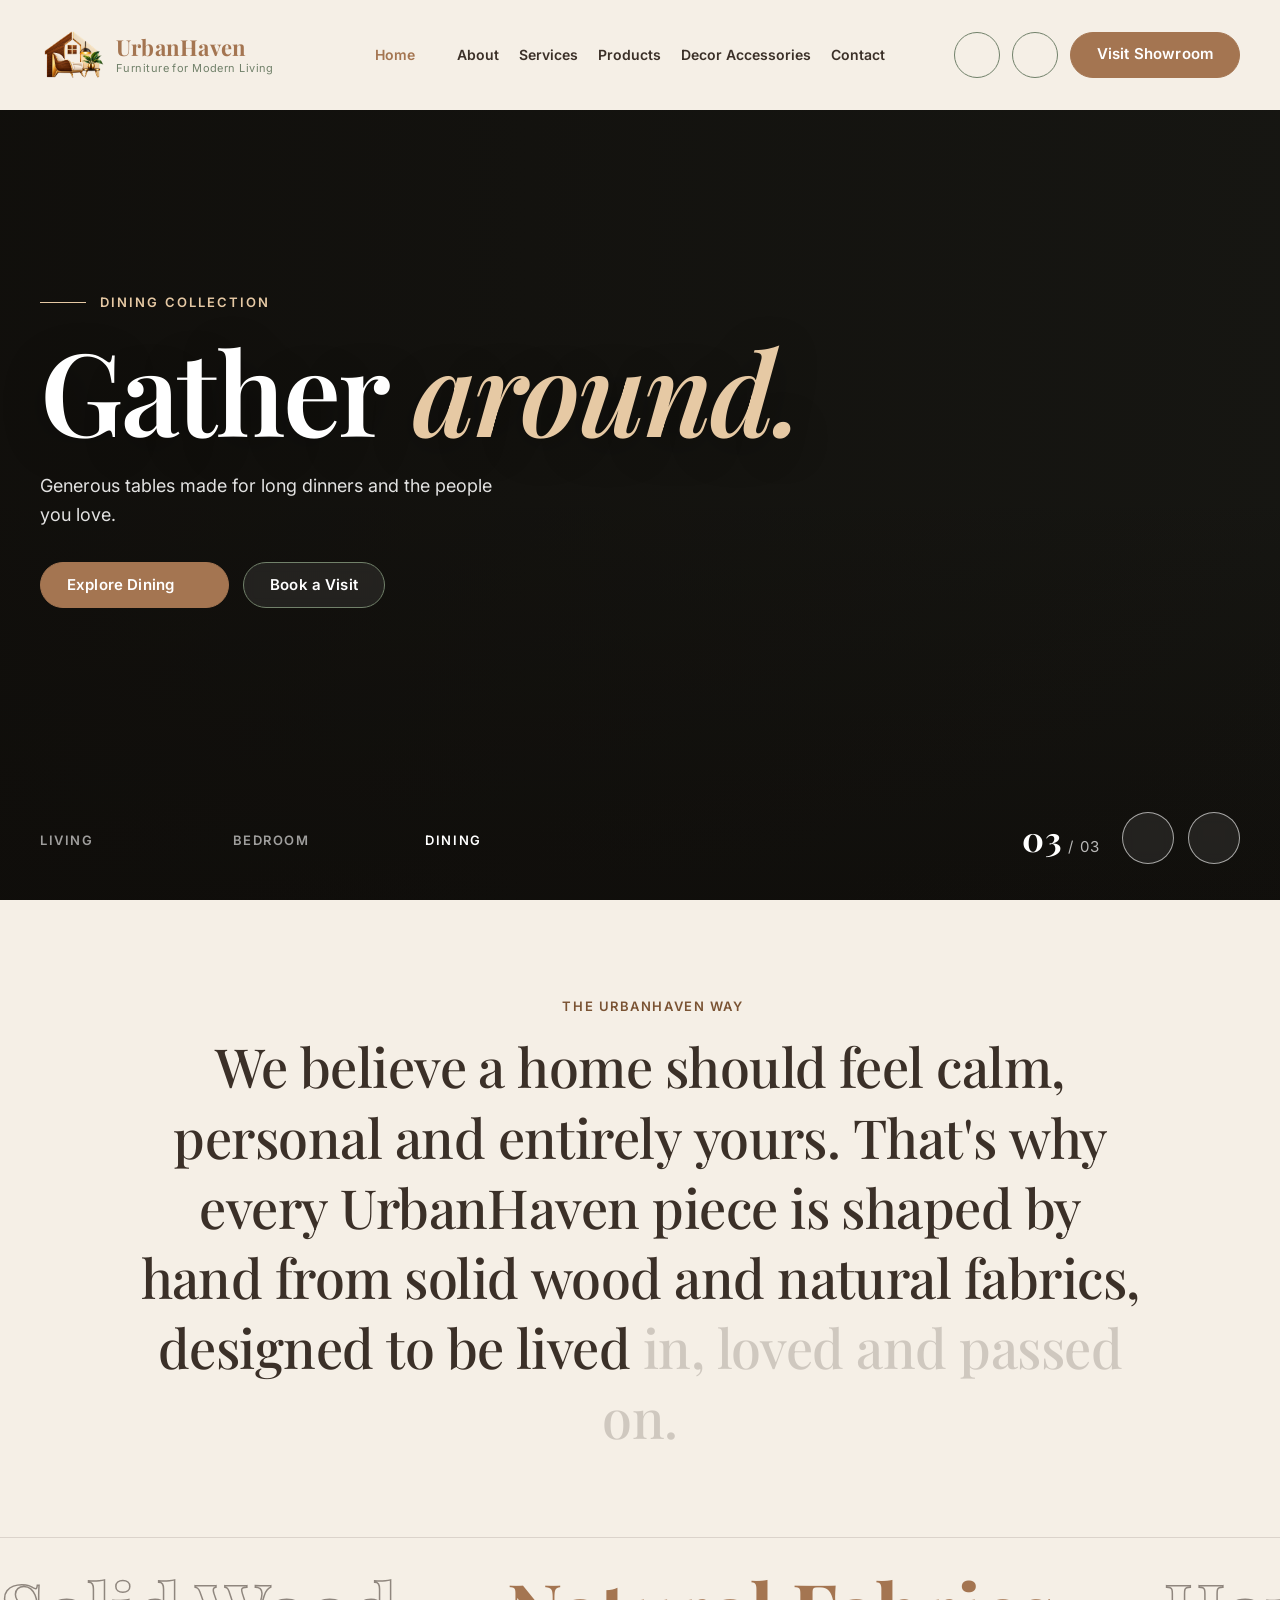
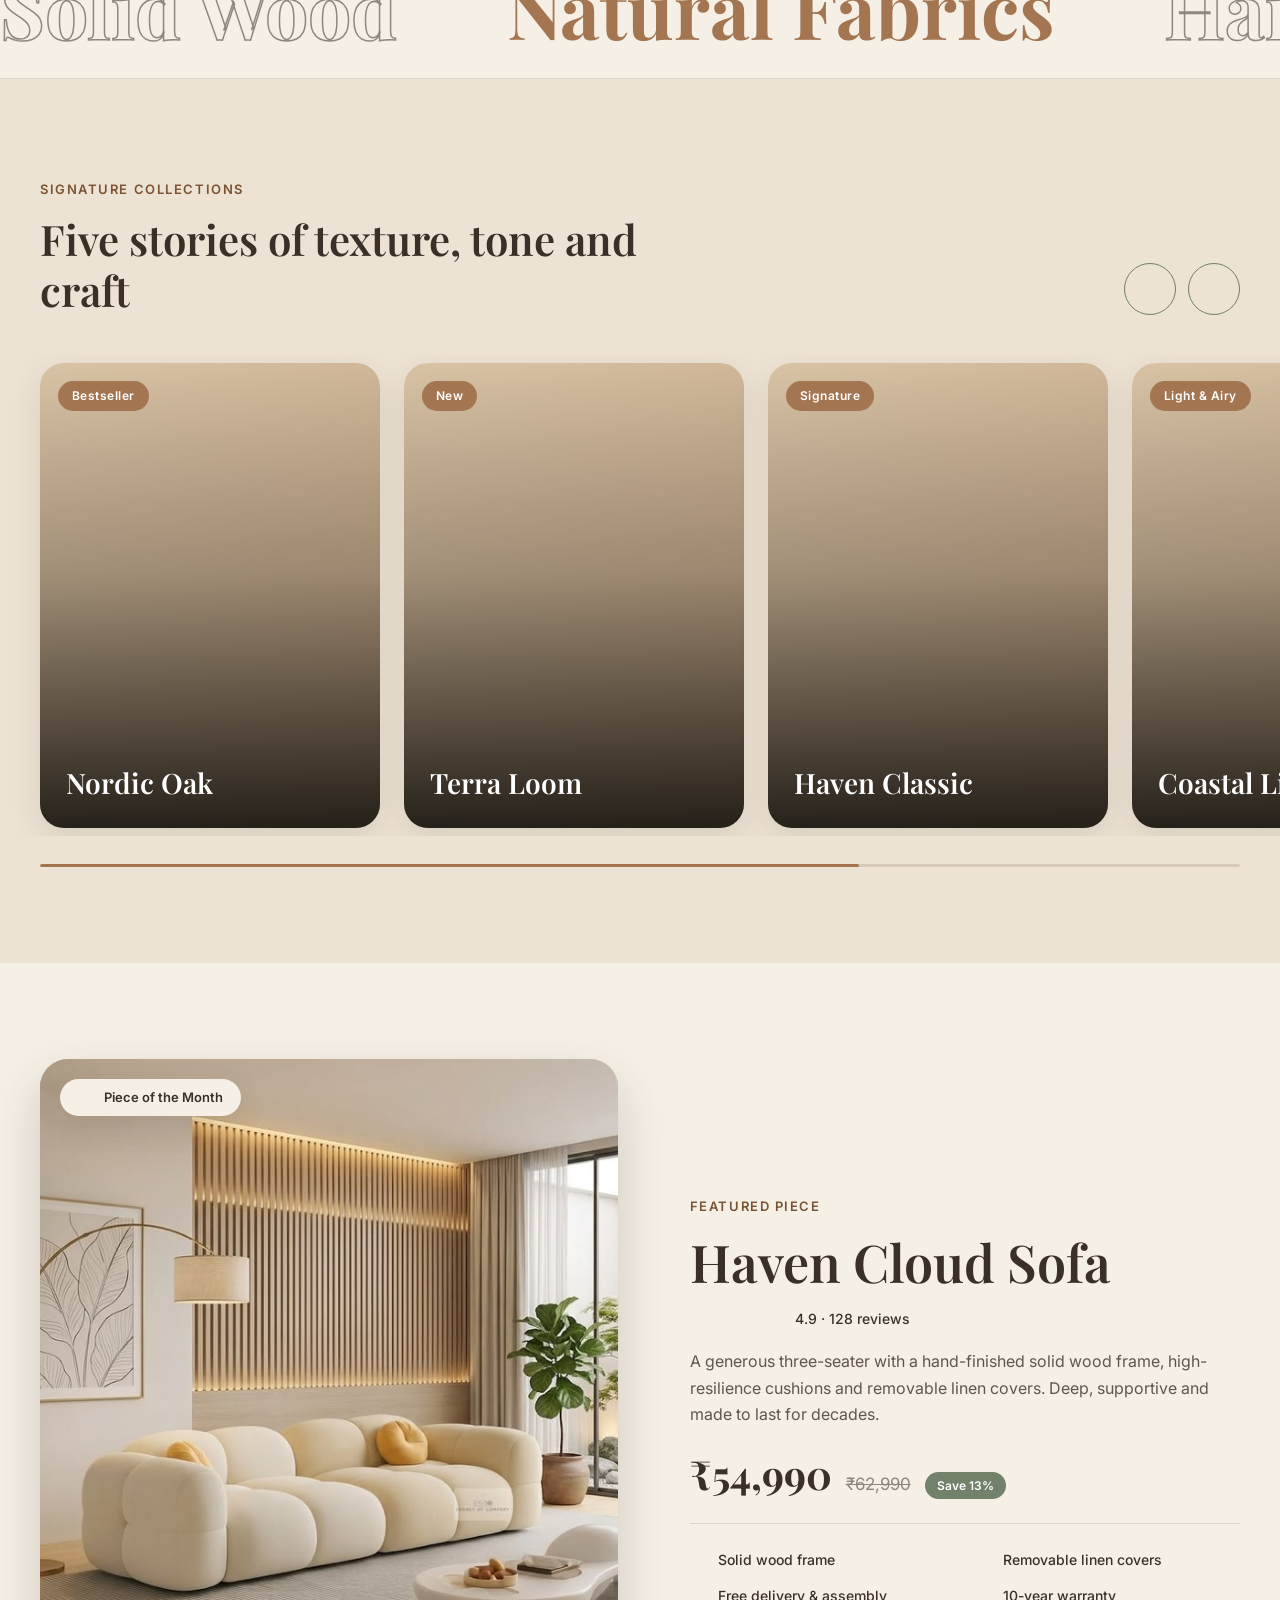
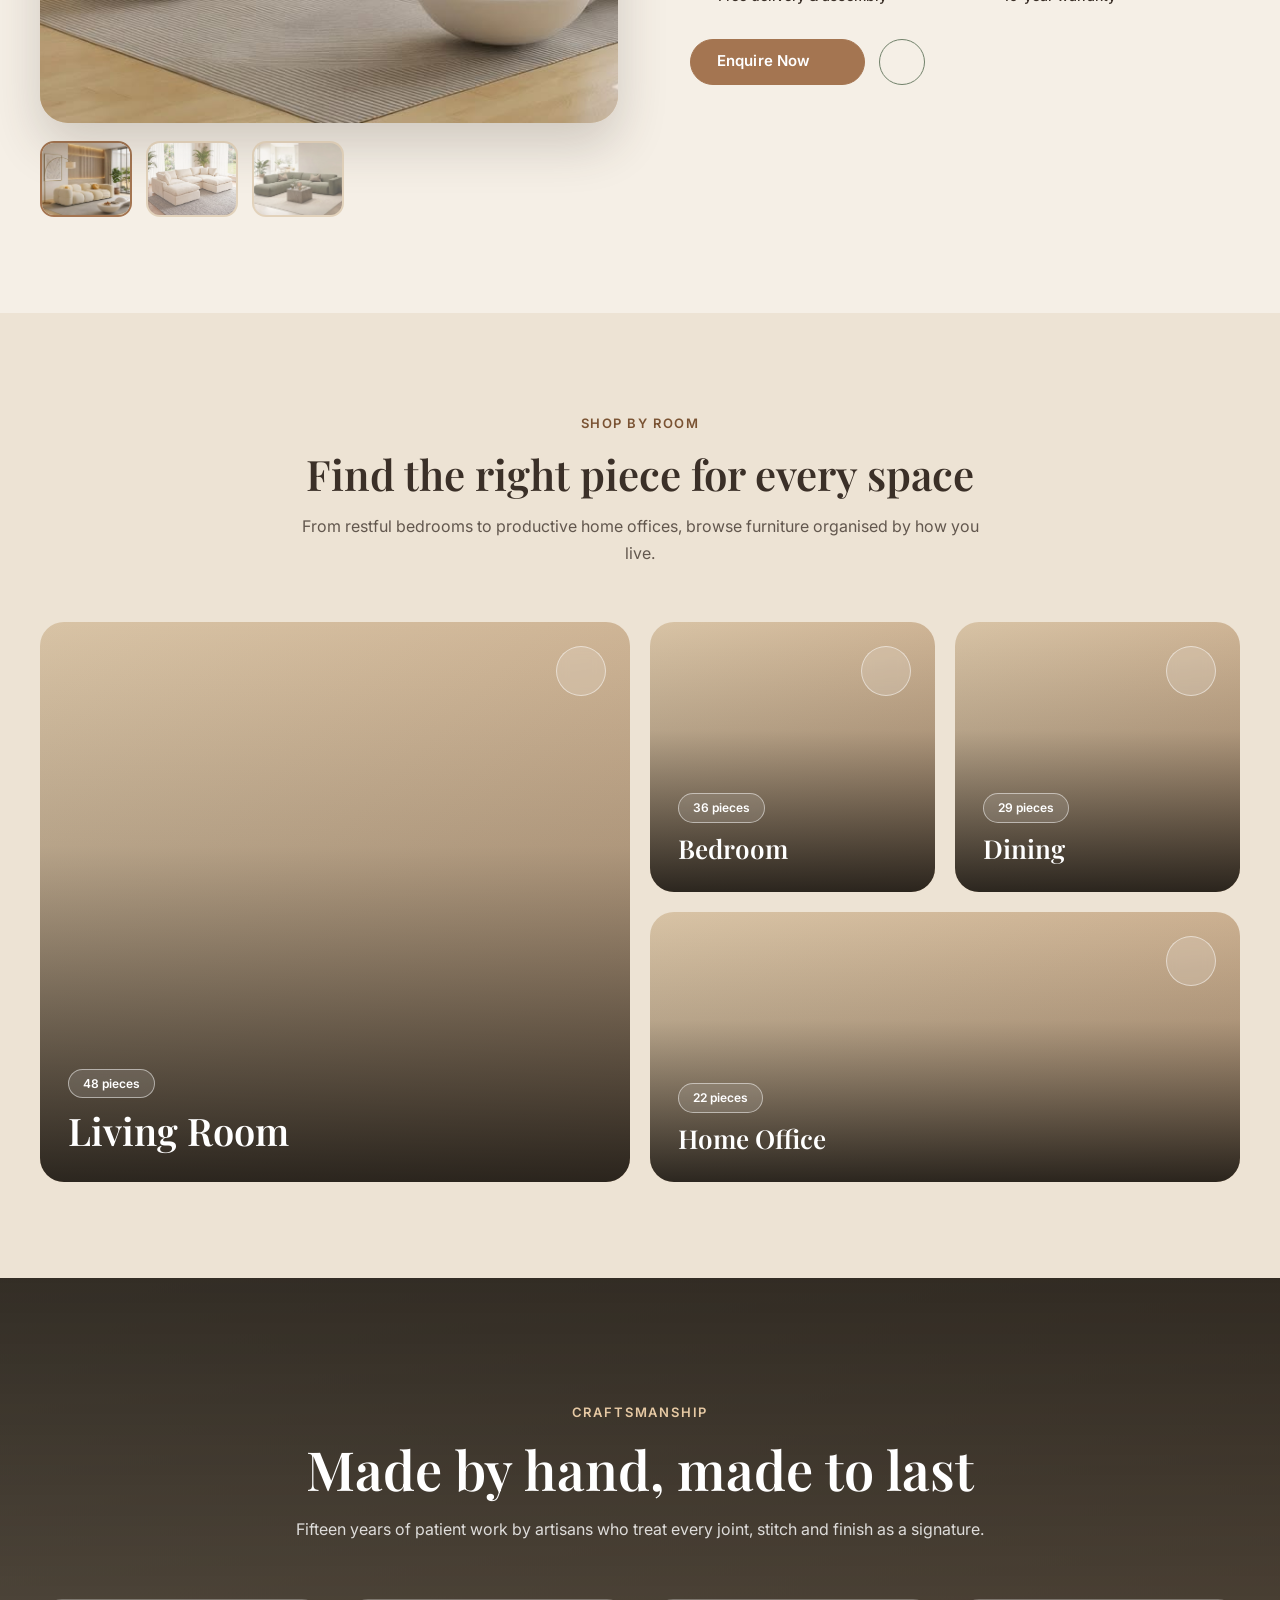
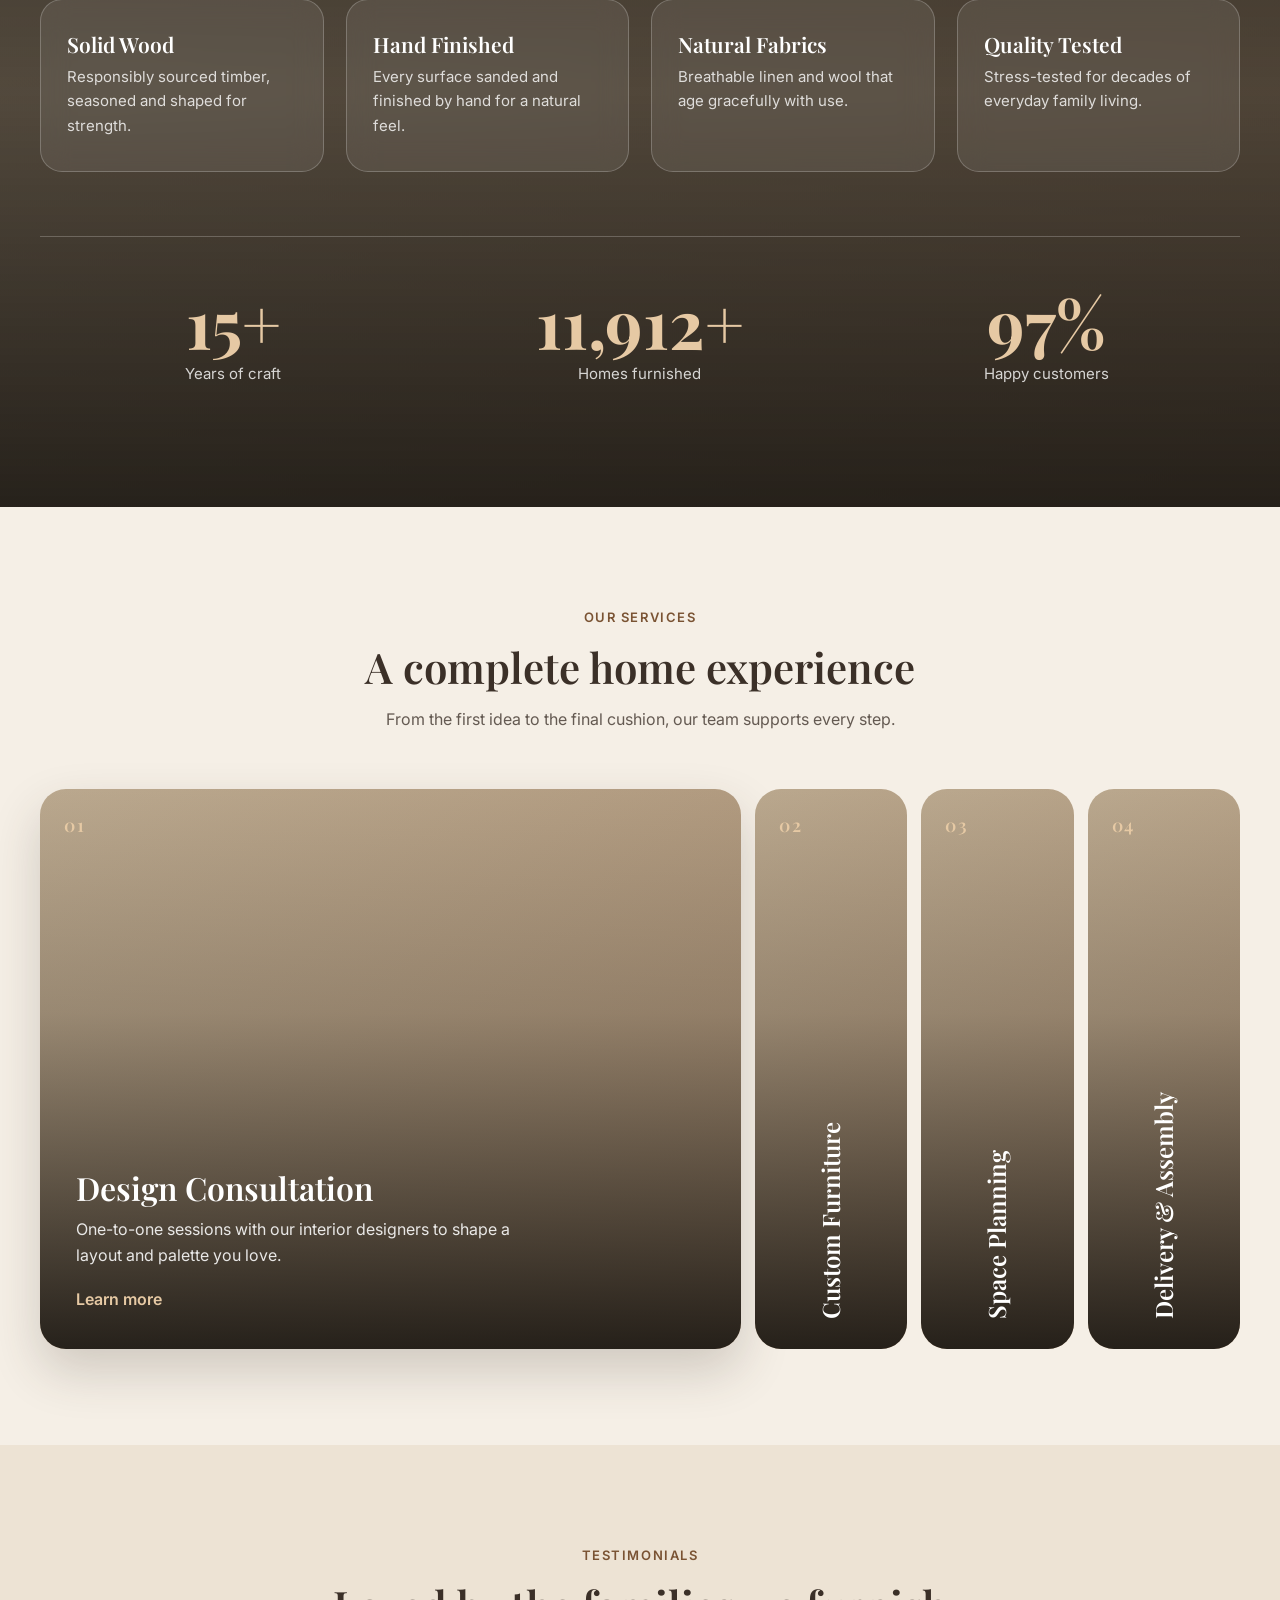
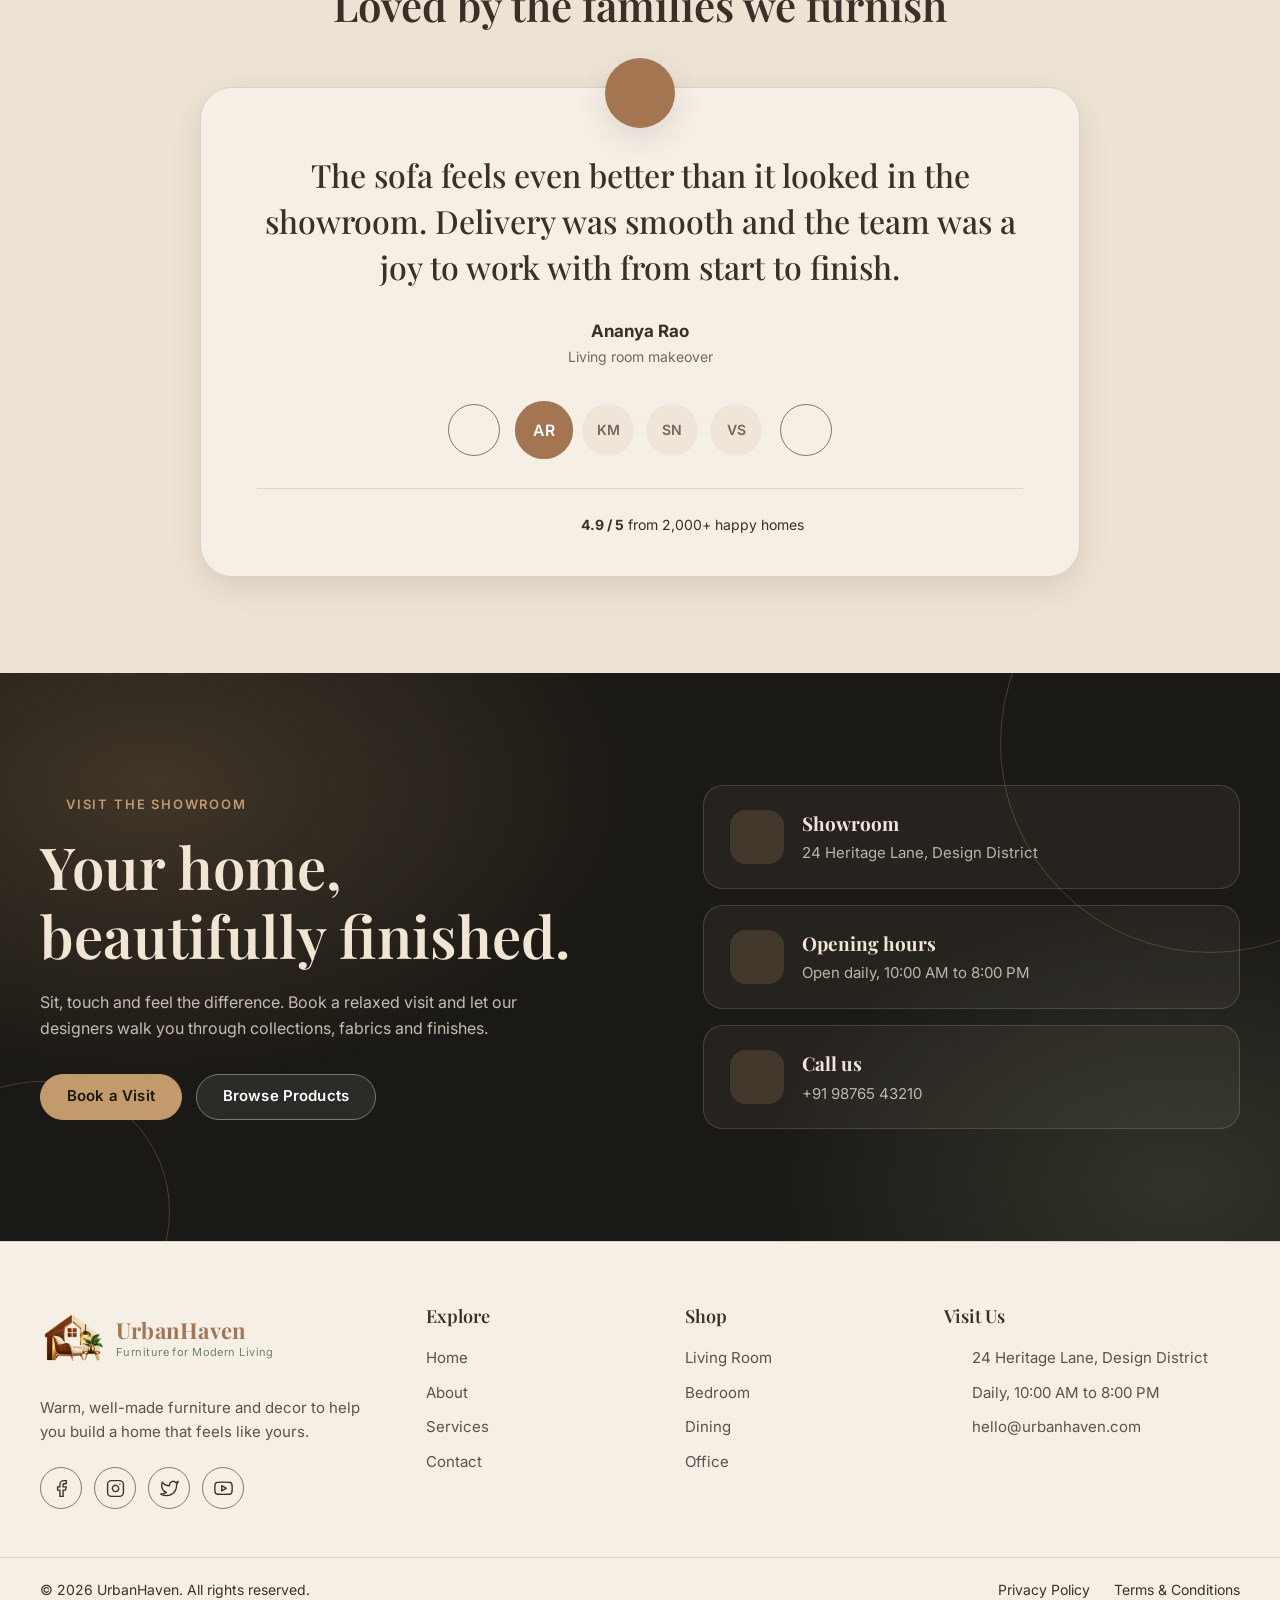
==== commit 17678f88: "changes updated" ====
--- a/home2-premium.html
+++ b/home2-premium.html
@@ -72,7 +72,7 @@
 
       <div class="h2-slides" id="h2Slides">
         <div class="h2-slide is-active" role="group" aria-roledescription="slide" aria-label="1 of 3">
-          <div class="h2-media"><img src="https://images.unsplash.com/photo-1555041469-a586c61ea9bc?auto=format&fit=crop&w=2000&q=80" alt="Warm living room with a cream sofa" /></div>
+          <div class="h2-media"><img src="./images/sofa set 2.jpg" alt="Warm living room with a cream sofa" /></div>
           <div class="h2-cap">
             <span class="h2-kicker">Living Room Collection</span>
             <p class="h2-title">Living, <em>redefined.</em></p>
@@ -239,13 +239,13 @@
 
         <div class="h2-gallery reveal">
           <div class="h2-gallery-main">
-            <img id="h2Main" src="https://images.unsplash.com/photo-1555041469-a586c61ea9bc?auto=format&fit=crop&w=1100&q=80" alt="Haven Cloud sofa" />
+            <img id="h2Main" src="./images/cloud sofa.jpg" alt="Haven Cloud sofa" />
             <span class="h2-badge"><i data-lucide="award" class="icon-sm"></i> Piece of the Month</span>
           </div>
           <div class="h2-thumbs" role="group" aria-label="Product views">
-            <button type="button" class="h2-thumb is-active" data-src="https://images.unsplash.com/photo-1555041469-a586c61ea9bc?auto=format&fit=crop&w=1100&q=80" aria-label="View 1"><img src="https://images.unsplash.com/photo-1555041469-a586c61ea9bc?auto=format&fit=crop&w=300&q=70" alt="" /></button>
-            <button type="button" class="h2-thumb" data-src="https://images.unsplash.com/photo-1586023492125-27b2c045efd7?auto=format&fit=crop&w=1100&q=80" aria-label="View 2"><img src="https://images.unsplash.com/photo-1586023492125-27b2c045efd7?auto=format&fit=crop&w=300&q=70" alt="" /></button>
-            <button type="button" class="h2-thumb" data-src="https://images.unsplash.com/photo-1616486338812-3dadae4b4ace?auto=format&fit=crop&w=1100&q=80" aria-label="View 3"><img src="https://images.unsplash.com/photo-1616486338812-3dadae4b4ace?auto=format&fit=crop&w=300&q=70" alt="" /></button>
+            <button type="button" class="h2-thumb is-active" data-src="./images/cloud sofa.jpg" aria-label="View 1"><img src="./images/cloud sofa.jpg" alt="" /></button>
+            <button type="button" class="h2-thumb" data-src="./images/cloud sofa 1.jpg" aria-label="View 2"><img src="./images/cloud sofa 1.jpg" alt="" /></button>
+            <button type="button" class="h2-thumb" data-src="./images/cloud sofa set 2.jpg" aria-label="View 3"><img src="./images/cloud sofa set 2.jpg" alt="" /></button>
           </div>
         </div>
 
@@ -260,15 +260,6 @@
             A generous three-seater with a hand-finished solid wood frame, high-resilience cushions and
             removable linen covers. Deep, supportive and made to last for decades.
           </p>
-
-          <div class="h2-opt reveal" style="--d:.26s">
-            <span class="h2-opt-label">Frame finish: <strong id="h2FinishName">Natural Oak</strong></span>
-            <div class="h2-swatches" role="radiogroup" aria-label="Frame finish">
-              <button type="button" class="h2-sw is-active" role="radio" aria-checked="true" style="--c:#D2B48C" data-name="Natural Oak" data-price="₹54,990" aria-label="Natural Oak"></button>
-              <button type="button" class="h2-sw" role="radio" aria-checked="false" style="--c:#5B3E2B" data-name="Smoked Walnut" data-price="₹58,990" aria-label="Smoked Walnut"></button>
-              <button type="button" class="h2-sw" role="radio" aria-checked="false" style="--c:#E8E0D2" data-name="Pale Ash" data-price="₹56,490" aria-label="Pale Ash"></button>
-            </div>
-          </div>
 
           <div class="h2-price reveal" style="--d:.3s">
             <strong id="h2Price">₹54,990</strong>
--- a/home2-premium.css
+++ b/home2-premium.css
@@ -1176,40 +1176,6 @@
 .h2-spot-text {
     margin-bottom: 26px;
     color: color-mix(in srgb, var(--text) 80%, transparent);
-}
-
-.h2-opt {
-    margin-bottom: 24px;
-}
-
-.h2-opt-label {
-    display: block;
-    margin-bottom: 12px;
-    font-size: 14px;
-}
-
-.h2-swatches {
-    display: flex;
-    gap: 14px;
-}
-
-.h2-sw {
-    width: 38px;
-    height: 38px;
-    padding: 0;
-    border-radius: 50%;
-    border: 3px solid var(--bg);
-    background: var(--c);
-    box-shadow: 0 0 0 1.5px var(--border);
-    transition: transform .3s var(--ease), box-shadow .3s var(--ease);
-}
-
-.h2-sw:hover {
-    transform: scale(1.12);
-}
-
-.h2-sw.is-active {
-    box-shadow: 0 0 0 2px var(--primary);
 }
 
 .h2-price {
